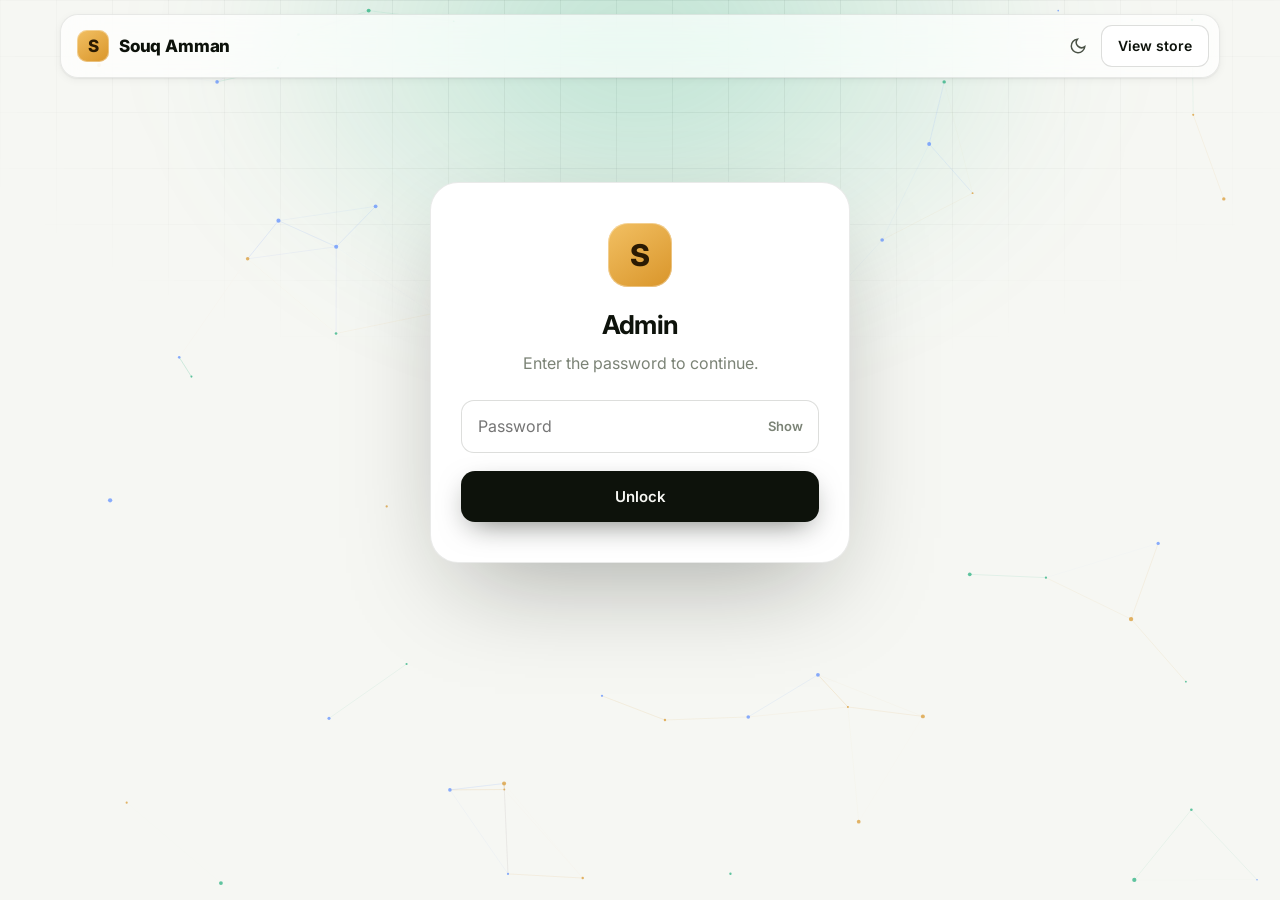
==== admin-586f1898.html @ 8bd03b8d "Redesign store with new layout and animated intro; hide admin page - New light/dark design: product-" ====
<!doctype html>
<html lang="en">
<head>
  <meta charset="utf-8">
  <meta name="viewport" content="width=device-width, initial-scale=1">
  <title>Souq Amman</title>
  <meta name="robots" content="noindex, nofollow">
  <meta name="referrer" content="no-referrer">
  <meta name="theme-color" content="#12805a">
  <link rel="icon" href="data:image/svg+xml,%3Csvg xmlns='http://www.w3.org/2000/svg' viewBox='0 0 64 64'%3E%3Crect width='64' height='64' rx='18' fill='%23d9952a'/%3E%3Ctext x='32' y='44' font-size='34' text-anchor='middle' font-family='Arial' font-weight='900' fill='%232a1a03'%3ES%3C/text%3E%3C/svg%3E">
  <link rel="preconnect" href="https://fonts.googleapis.com">
  <link rel="preconnect" href="https://fonts.gstatic.com" crossorigin>
  <link href="https://fonts.googleapis.com/css2?family=Cairo:wght@700;800&family=Inter:wght@400;500;600;700;800&display=swap" rel="stylesheet">
  <link rel="stylesheet" href="assets/style.css">
  <script>try{var t=localStorage.getItem("souq_theme");if(t)document.documentElement.dataset.theme=t}catch(e){}</script>
</head>
<body class="ready">
  <div class="bg-grid"></div>
  <div class="bg-glow"></div>
  <canvas id="net"></canvas>

  <nav class="nav">
    <a href="index.html" class="logo"><span class="logo-mark">S</span>Souq Amman</a>
    <div class="nav-links">
      <button class="icon-btn" data-theme-toggle aria-label="Toggle dark mode">
        <svg class="sun" width="18" height="18" viewBox="0 0 24 24" fill="none" stroke="currentColor" stroke-width="2" stroke-linecap="round"><path d="M21 12.8A9 9 0 1 1 11.2 3a7 7 0 0 0 9.8 9.8z"/></svg>
        <svg class="moon" width="18" height="18" viewBox="0 0 24 24" fill="none" stroke="currentColor" stroke-width="2" stroke-linecap="round"><circle cx="12" cy="12" r="4"/><path d="M12 2v2M12 20v2M4.9 4.9l1.4 1.4M17.7 17.7l1.4 1.4M2 12h2M20 12h2M4.9 19.1l1.4-1.4M17.7 6.3l1.4-1.4"/></svg>
      </button>
      <a href="index.html" class="btn btn-line btn-sm">View store</a>
    </div>
  </nav>

  <main class="admin">
    <!-- Password gate -->
    <div class="lock" id="gate">
      <span class="logo-mark">S</span>
      <h1>Admin</h1>
      <p>Enter the password to continue.</p>
      <form id="loginForm" class="form" autocomplete="off">
        <div class="field">
          <div class="affix">
            <input id="pw" class="input" type="password" placeholder="Password" required autocomplete="current-password" aria-label="Password">
            <button type="button" id="pwToggle">Show</button>
          </div>
        </div>
        <button class="btn btn-dark" type="submit"><span class="spinner"></span><span>Unlock</span></button>
      </form>
    </div>

    <!-- Dashboard -->
    <section class="dash" id="dash">
      <div class="dash-head">
        <div>
          <span class="eyebrow" style="margin-bottom:4px">Admin</span>
          <h1>Add a product</h1>
        </div>
        <button class="btn btn-line btn-sm" id="logout" type="button">Lock 🔒</button>
      </div>

      <div class="dash-grid">
        <div class="panel">
          <form id="productForm" class="form">
            <div class="field">
              <label>Picture <em>required</em></label>
              <div class="drop" id="drop">
                <input type="file" id="file" accept="image/*" aria-label="Product picture">
                <div class="hint" id="dropHint"><div style="font-size:32px">📸</div><b>Click or drop a photo</b><small>JPG, PNG or WEBP — resized automatically</small></div>
              </div>
            </div>
            <div class="field">
              <label for="name">Name <em>required</em></label>
              <input id="name" class="input" maxlength="120" required placeholder="e.g. Leather handbag">
            </div>
            <div class="field">
              <label for="desc">Description <em>required</em></label>
              <textarea id="desc" class="textarea" maxlength="3000" required placeholder="Condition, size, colour, how to contact you…"></textarea>
            </div>
            <div class="row">
              <div class="field">
                <label for="price">Price <em>required</em></label>
                <div class="affix">
                  <input id="price" class="input" type="number" min="0" step="0.001" required placeholder="0.00" inputmode="decimal">
                  <span>JOD</span>
                </div>
              </div>
              <div class="field">
                <label for="addr">Address <em>optional</em></label>
                <input id="addr" class="input" maxlength="300" placeholder="e.g. Rainbow St, Jabal Amman">
              </div>
            </div>
            <button class="btn btn-brand" type="submit" id="publish"><span class="spinner"></span><span>Publish product</span></button>
          </form>
        </div>

        <div>
          <div class="pv-label">Live preview</div>
          <article class="card static">
            <div class="im"><img id="pvImg" alt="" style="display:none"><div id="pvPh" style="position:absolute;inset:0;display:grid;place-items:center;font-size:48px;opacity:.35">🖼️</div></div>
            <div class="body">
              <h3 id="pvName">Product name</h3>
              <p id="pvDesc">Your description will appear here.</p>
              <div class="foot"><div style="min-width:0"><div class="price" id="pvPrice">0 JOD</div><div class="loc">📍 <span id="pvAddr">Amman, Jordan</span></div></div><span class="go">↗</span></div>
            </div>
          </article>

          <div class="panel" style="margin-top:24px">
            <h2>Your products <span id="myCount" style="color:var(--muted);font-weight:500"></span></h2>
            <div class="my-list" id="myList"></div>
          </div>
        </div>
      </div>
    </section>
  </main>

  <script src="assets/config.js"></script>
  <script src="assets/api.js"></script>
  <script src="assets/effects.js"></script>
  <script src="assets/a-586f1898.js"></script>
</body>
</html>
---- assets/style.css ----
/* ============ Souq Amman — design tokens ============ */
:root {
  --bg: #f6f7f3;
  --bg-2: #ffffff;
  --surface: #ffffff;
  --surface-2: #f0f2ec;
  --line: rgba(15, 23, 12, .09);
  --line-2: rgba(15, 23, 12, .14);
  --text: #0d120b;
  --text-2: #4a5246;
  --muted: #7b8376;
  --brand: #12805a;
  --brand-2: #1fae7a;
  --brand-ink: #0a4d36;
  --gold: #d9952a;
  --gold-2: #f2c063;
  --red: #c8102e;
  --glow: rgba(31, 174, 122, .28);
  --shadow-sm: 0 1px 2px rgba(13,18,11,.06), 0 2px 8px rgba(13,18,11,.05);
  --shadow: 0 2px 6px rgba(13,18,11,.05), 0 20px 50px -20px rgba(13,18,11,.25);
  --shadow-lg: 0 40px 100px -30px rgba(13,18,11,.35);
  --radius: 20px;
  --ease: cubic-bezier(.22, 1, .36, 1);
  --spring: cubic-bezier(.34, 1.56, .64, 1);
  color-scheme: light;
}
@media (prefers-color-scheme: dark) {
  :root:not([data-theme="light"]) {
    --bg: #070a08; --bg-2: #0c110e; --surface: #111813; --surface-2: #17201a;
    --line: rgba(255,255,255,.08); --line-2: rgba(255,255,255,.14);
    --text: #f1f5ef; --text-2: #b8c2b3; --muted: #82907d;
    --brand: #2fd195; --brand-2: #6ff0bd; --brand-ink: #b8ffe2; --glow: rgba(47,209,149,.25);
    --shadow-sm: 0 1px 2px rgba(0,0,0,.4); --shadow: 0 20px 50px -20px rgba(0,0,0,.8); --shadow-lg: 0 40px 100px -30px rgba(0,0,0,.9);
    color-scheme: dark;
  }
}
:root[data-theme="dark"] {
  --bg: #070a08; --bg-2: #0c110e; --surface: #111813; --surface-2: #17201a;
  --line: rgba(255,255,255,.08); --line-2: rgba(255,255,255,.14);
  --text: #f1f5ef; --text-2: #b8c2b3; --muted: #82907d;
  --brand: #2fd195; --brand-2: #6ff0bd; --brand-ink: #b8ffe2; --glow: rgba(47,209,149,.25);
  --shadow-sm: 0 1px 2px rgba(0,0,0,.4); --shadow: 0 20px 50px -20px rgba(0,0,0,.8); --shadow-lg: 0 40px 100px -30px rgba(0,0,0,.9);
  color-scheme: dark;
}

* { box-sizing: border-box; margin: 0; padding: 0; }
html { scroll-behavior: smooth; }
html, body { overflow-x: clip; }
body {
  background: var(--bg); color: var(--text);
  font-family: "Inter", system-ui, -apple-system, "Segoe UI", Roboto, sans-serif;
  line-height: 1.55; -webkit-font-smoothing: antialiased;
  transition: background .5s var(--ease), color .5s var(--ease);
}
body.locked { overflow: hidden; }
img { max-width: 100%; display: block; }
a { color: inherit; text-decoration: none; }
button { font: inherit; color: inherit; background: none; border: 0; cursor: pointer; }
.ar { font-family: "Cairo", sans-serif; }

/* ============ Ambient background ============ */
.bg-grid {
  position: fixed; inset: 0; z-index: 0; pointer-events: none;
  background-image:
    linear-gradient(var(--line) 1px, transparent 1px),
    linear-gradient(90deg, var(--line) 1px, transparent 1px);
  background-size: 56px 56px;
  mask-image: radial-gradient(ellipse 80% 60% at 50% 0%, #000 20%, transparent 75%);
  -webkit-mask-image: radial-gradient(ellipse 80% 60% at 50% 0%, #000 20%, transparent 75%);
  opacity: .7;
}
.bg-glow {
  position: fixed; z-index: 0; pointer-events: none; width: 900px; height: 600px; left: 50%; top: -260px;
  transform: translateX(-50%); border-radius: 50%; filter: blur(60px);
  background: radial-gradient(closest-side, var(--glow), transparent);
  animation: breathe 9s ease-in-out infinite;
}
@keyframes breathe { 50% { transform: translateX(-50%) scale(1.15); opacity: .7; } }
#net { position: fixed; inset: 0; z-index: 0; pointer-events: none; }
.progress { position: fixed; top: 0; left: 0; height: 3px; width: 100%; z-index: 90; transform-origin: 0 50%; transform: scaleX(0);
  background: linear-gradient(90deg, var(--brand), var(--gold-2), var(--brand-2)); }
main, header, footer, section, nav { position: relative; z-index: 2; }

/* ============ Intro ============ */
#intro {
  position: fixed; inset: 0; z-index: 100; display: grid; place-items: center; overflow: hidden;
  background: radial-gradient(ellipse 60% 55% at 50% 50%, #12301f 0%, #08120c 60%, #050806 100%);
}
#intro.out { animation: introOut .9s var(--ease) forwards; }
@keyframes introOut { to { opacity: 0; transform: scale(1.06); filter: blur(8px); visibility: hidden; } }
.intro-stage { position: relative; width: 340px; height: 340px; }
.i-tile {
  position: absolute; left: 50%; top: 50%; width: 82px; height: 82px; margin: -41px 0 0 -41px; border-radius: 22px;
  display: grid; place-items: center; font-size: 40px; overflow: hidden;
  box-shadow: 0 0 0 1px rgba(255,255,255,.15) inset, 0 18px 40px -10px rgba(0,0,0,.6), 0 0 40px var(--c, rgba(47,209,149,.35));
  opacity: 0; transform: translate(var(--x0), var(--y0)) scale(.2) rotate(-40deg);
  animation: tileIn .8s var(--spring) forwards, tileSpread 1s 1.25s var(--ease) forwards;
}
.i-tile img { width: 100%; height: 100%; object-fit: cover; }
@keyframes tileIn { to { opacity: 1; transform: translate(var(--x0), var(--y0)) scale(1) rotate(0); } }
@keyframes tileSpread { to { opacity: 1; transform: translate(var(--x1), var(--y1)) scale(.8) rotate(var(--r1)); } }
.i-ring {
  position: absolute; inset: 40px; border-radius: 50%; opacity: 0;
  border: 1.5px solid rgba(111,240,189,.35);
  box-shadow: 0 0 60px rgba(47,209,149,.25), inset 0 0 60px rgba(47,209,149,.12);
  animation: ringIn 1s 1.3s var(--ease) forwards;
}
@keyframes ringIn { from { opacity: 0; transform: scale(.4) rotateX(60deg); } to { opacity: 1; transform: scale(1) rotateX(60deg); } }
.i-logo {
  position: absolute; left: 50%; top: 50%; transform: translate(-50%, -50%); text-align: center; white-space: nowrap; color: #fff;
}
.i-logo .mark {
  width: 74px; height: 74px; border-radius: 22px; margin: 0 auto 14px; display: grid; place-items: center;
  background: linear-gradient(145deg, var(--gold-2), var(--gold)); color: #2a1a03; font-size: 34px; font-weight: 800;
  box-shadow: 0 0 0 1px rgba(255,255,255,.3) inset, 0 20px 50px -10px rgba(217,149,42,.7);
  opacity: 0; transform: scale(0) rotate(-180deg); animation: markIn .9s 1.6s var(--spring) forwards;
}
@keyframes markIn { to { opacity: 1; transform: none; } }
.i-word { font-size: 28px; font-weight: 800; letter-spacing: -.02em; display: flex; justify-content: center; }
.i-word span { display: inline-block; opacity: 0; transform: translateY(20px); filter: blur(6px); animation: letter .6s var(--ease) forwards; }
.i-word span.sp { width: .3em; }
@keyframes letter { to { opacity: 1; transform: none; filter: blur(0); } }
.i-sub { margin-top: 4px; font-size: 15px; color: #8fe8c3; opacity: 0; animation: fadeUp .6s 2.5s var(--ease) forwards; }
.i-skip { position: absolute; bottom: 26px; right: 26px; color: rgba(255,255,255,.45); font-size: 13px; letter-spacing: .08em; }
.i-skip:hover { color: #fff; }
@keyframes fadeUp { from { opacity: 0; transform: translateY(12px); } to { opacity: 1; transform: none; } }

/* ============ Nav ============ */
.nav {
  position: fixed; top: 14px; left: 50%; transform: translateX(-50%) translateY(-120%); z-index: 60;
  width: min(1160px, calc(100% - 32px)); display: flex; align-items: center; justify-content: space-between; gap: 12px;
  padding: 10px 10px 10px 16px; border-radius: 18px; border: 1px solid var(--line);
  background: color-mix(in srgb, var(--bg-2) 72%, transparent);
  backdrop-filter: blur(18px) saturate(1.6); -webkit-backdrop-filter: blur(18px) saturate(1.6);
  box-shadow: var(--shadow-sm); transition: transform .9s var(--ease), box-shadow .3s;
}
.ready .nav { transform: translateX(-50%); }
.nav.scrolled { box-shadow: var(--shadow); }
.logo { display: flex; align-items: center; gap: 10px; font-weight: 800; font-size: 17px; letter-spacing: -.01em; }
.logo-mark {
  width: 32px; height: 32px; border-radius: 10px; display: grid; place-items: center; font-size: 17px; font-weight: 800; color: #2a1a03;
  background: linear-gradient(145deg, var(--gold-2), var(--gold)); box-shadow: inset 0 0 0 1px rgba(255,255,255,.35);
}
.nav-links { display: flex; align-items: center; gap: 4px; }
.nav-links a.link { padding: 8px 14px; border-radius: 10px; font-size: 14.5px; font-weight: 500; color: var(--text-2); transition: background .2s, color .2s; }
.nav-links a.link:hover { background: var(--surface-2); color: var(--text); }
.icon-btn { width: 38px; height: 38px; border-radius: 11px; display: grid; place-items: center; color: var(--text-2); transition: background .2s, transform .3s var(--ease); }
.icon-btn:hover { background: var(--surface-2); color: var(--text); }
.icon-btn:active { transform: scale(.9); }
.icon-btn .moon { display: none; }
:root[data-theme="dark"] .icon-btn .sun { display: none; }
:root[data-theme="dark"] .icon-btn .moon { display: block; }

/* ============ Buttons ============ */
.btn {
  display: inline-flex; align-items: center; justify-content: center; gap: 10px; padding: 14px 22px; border-radius: 14px;
  font-weight: 600; font-size: 15px; white-space: nowrap; position: relative; overflow: hidden;
  transition: transform .35s var(--ease), box-shadow .35s var(--ease), background .2s;
}
.btn-dark { background: var(--text); color: var(--bg); box-shadow: 0 10px 30px -10px rgba(13,18,11,.6); }
.btn-dark:hover { transform: translateY(-2px); box-shadow: 0 18px 40px -12px rgba(13,18,11,.6); }
.btn-line { border: 1px solid var(--line-2); background: var(--surface); }
.btn-line:hover { transform: translateY(-2px); background: var(--surface-2); }
.btn-brand { background: linear-gradient(135deg, var(--brand-2), var(--brand)); color: #fff; box-shadow: 0 12px 30px -10px var(--glow); }
.btn-brand:hover { transform: translateY(-2px); }
.btn-sm { padding: 9px 16px; font-size: 14px; border-radius: 11px; }
.btn .arr { transition: transform .3s var(--ease); }
.btn:hover .arr { transform: translateX(4px); }
.btn::after { content: ""; position: absolute; inset: 0; background: linear-gradient(110deg, transparent 35%, rgba(255,255,255,.35) 50%, transparent 65%); transform: translateX(-120%); transition: transform .8s var(--ease); }
.btn:hover::after { transform: translateX(120%); }

/* ============ Hero ============ */
.hero { min-height: 100vh; min-height: 100svh; display: flex; align-items: center; padding: 120px 16px 60px; }
.hero-grid { width: min(1160px, 100%); margin: 0 auto; display: grid; grid-template-columns: 1fr 1fr; gap: 40px; align-items: center; }
.pill { display: inline-flex; align-items: center; gap: 10px; padding: 5px 14px 5px 5px; border-radius: 999px; border: 1px solid var(--line-2); background: var(--surface); font-size: 13.5px; color: var(--text-2); box-shadow: var(--shadow-sm); }
.pill b { padding: 3px 10px; border-radius: 999px; font-size: 12px; color: #fff; background: linear-gradient(135deg, var(--brand-2), var(--brand)); }
.hero h1 { font-size: clamp(44px, 6.4vw, 84px); line-height: 1; letter-spacing: -.045em; font-weight: 800; margin: 24px 0 22px; }
.hero h1 .w { display: inline-block; opacity: 0; transform: translateY(40px) rotate(4deg); filter: blur(10px); transition: all 1.1s var(--ease); }
.ready .hero h1 .w { opacity: 1; transform: none; filter: blur(0); }
.grad { background: linear-gradient(120deg, var(--brand-2), var(--brand) 45%, var(--gold) 100%); -webkit-background-clip: text; background-clip: text; color: transparent; padding-bottom: .08em; }
.hero p.lead { font-size: clamp(16.5px, 1.5vw, 19px); color: var(--text-2); max-width: 520px; }
.hero-ctas { display: flex; gap: 12px; margin-top: 32px; flex-wrap: wrap; }
.hero-mini { display: flex; align-items: center; gap: 12px; margin-top: 30px; font-size: 13.5px; color: var(--muted); }
.stack { display: flex; }
.stack i { width: 30px; height: 30px; border-radius: 9px; margin-left: -8px; border: 2px solid var(--bg); background: var(--surface-2) center/cover; display: grid; place-items: center; font-size: 15px; font-style: normal; box-shadow: var(--shadow-sm); }
.stack i:first-child { margin-left: 0; }
.rise { opacity: 0; transform: translateY(26px); filter: blur(6px); transition: opacity 1s var(--ease), transform 1s var(--ease), filter 1s var(--ease); }
.ready .rise { opacity: 1; transform: none; filter: blur(0); }

/* Hero orbit scene */
.scene { position: relative; aspect-ratio: 1 / .9; width: 100%; max-width: 560px; justify-self: center; perspective: 1100px; }
.scene-inner { position: absolute; inset: 0; transition: transform .6s var(--ease); }
.disc {
  position: absolute; left: 50%; top: 56%; width: 92%; aspect-ratio: 1; margin-left: -46%; margin-top: -46%; border-radius: 50%;
  transform: perspective(900px) rotateX(72deg); opacity: 0; transition: opacity 1.2s .4s var(--ease);
}
.ready .disc { opacity: 1; }
.disc::before {
  content: ""; position: absolute; inset: 0; border-radius: 50%; padding: 3px;
  background: conic-gradient(from 0deg, transparent, var(--brand-2), transparent 30%, var(--gold-2), transparent 60%, var(--brand), transparent);
  -webkit-mask: linear-gradient(#000 0 0) content-box, linear-gradient(#000 0 0); -webkit-mask-composite: xor; mask-composite: exclude;
  animation: spin 6s linear infinite; filter: drop-shadow(0 0 12px var(--brand-2));
}
.disc::after { content: ""; position: absolute; inset: 14%; border-radius: 50%; background: radial-gradient(closest-side, var(--glow), transparent); animation: spin 14s linear infinite reverse; border: 1px dashed color-mix(in srgb, var(--brand) 40%, transparent); }
@keyframes spin { to { transform: rotate(360deg); } }
.core {
  position: absolute; left: 50%; top: 42%; width: 38%; aspect-ratio: 1; border-radius: 30%; overflow: hidden;
  transform: translate(-50%, -50%) scale(.3); opacity: 0;
  background: linear-gradient(145deg, var(--gold-2), var(--gold)); display: grid; place-items: center;
  box-shadow: inset 0 0 0 1px rgba(255,255,255,.4), 0 40px 80px -20px rgba(217,149,42,.6), 0 0 0 10px color-mix(in srgb, var(--bg-2) 60%, transparent);
  transition: transform 1.2s .3s var(--spring), opacity .8s .3s;
}
.ready .core { transform: translate(-50%, -50%); opacity: 1; animation: coreBob 6s 1.6s ease-in-out infinite; }
@keyframes coreBob { 50% { transform: translate(-50%, -56%); } }
.core img { width: 100%; height: 100%; object-fit: cover; }
.core .ph { font-size: 64px; color: #2a1a03; font-weight: 800; }
.orb {
  position: absolute; display: flex; flex-direction: column; align-items: center; gap: 8px;
  opacity: 0; transform: translate(var(--fx), var(--fy)) scale(.3); transition: transform 1.3s var(--spring), opacity .8s;
}
.ready .orb { opacity: 1; transform: none; }
.orb .tile {
  width: clamp(70px, 9vw, 96px); aspect-ratio: 1; border-radius: 26%; overflow: hidden; display: grid; place-items: center; font-size: 38px;
  background: var(--surface); box-shadow: inset 0 0 0 1px var(--line-2), var(--shadow); animation: float 6s ease-in-out infinite;
}
.orb .tile img { width: 100%; height: 100%; object-fit: cover; }
.orb .tag { padding: 5px 12px; border-radius: 999px; background: var(--surface); border: 1px solid var(--line); font-size: 13px; font-weight: 600; box-shadow: var(--shadow-sm); white-space: nowrap; max-width: 210px; overflow: hidden; text-overflow: ellipsis; }
.orb .tag em { font-style: normal; color: var(--brand); margin-left: 4px; }
.o1 { left: 2%; top: 14%; --fx: 180px; --fy: 120px; transition-delay: .5s; }
.o2 { right: 0; top: 30%; --fx: -180px; --fy: 60px; transition-delay: .65s; }
.o3 { left: 22%; bottom: 2%; --fx: 120px; --fy: -150px; transition-delay: .8s; }
.o4 { left: 36%; top: -3%; --fx: 40px; --fy: 180px; transition-delay: .95s; }
.o2 .tile { animation-delay: -1.5s; } .o3 .tile { animation-delay: -3s; } .o4 .tile { animation-delay: -4.5s; }
.o4 .tile { width: clamp(54px, 6.5vw, 70px); font-size: 28px; }
@keyframes float { 50% { transform: translateY(-14px) rotate(-3deg); } }
.check { position: absolute; top: -6px; right: -6px; width: 26px; height: 26px; border-radius: 50%; background: var(--brand); color: #fff; display: grid; place-items: center; font-size: 13px; border: 3px solid var(--surface); }
.bubble {
  position: absolute; right: 4%; top: 6%; padding: 10px 16px; border-radius: 16px 16px 16px 4px; background: var(--surface); box-shadow: var(--shadow);
  border: 1px solid var(--line); font-weight: 700; font-size: 15px; opacity: 0; transform: scale(.4) translateY(20px); transform-origin: 0 100%;
  transition: transform .8s 1.3s var(--spring), opacity .4s 1.3s;
}
.ready .bubble { opacity: 1; transform: none; animation: float 7s 2s ease-in-out infinite; }
.bubble.b2 { right: auto; left: -2%; top: auto; bottom: 36%; border-radius: 16px 16px 4px 16px; transform-origin: 100% 100%; transition-delay: 1.6s; font-weight: 600; font-size: 14px; }
.bubble.b2 b { color: var(--brand); }

/* ============ Stats strip ============ */
.stats { width: min(1160px, calc(100% - 32px)); margin: 0 auto; display: grid; grid-template-columns: repeat(4, 1fr); border: 1px solid var(--line); border-radius: 22px; background: var(--surface); box-shadow: var(--shadow-sm); overflow: hidden; }
.stat { padding: 26px 26px; border-right: 1px solid var(--line); }
.stat:last-child { border-right: 0; }
.stat b { display: block; font-size: clamp(28px, 3.4vw, 40px); font-weight: 800; letter-spacing: -.03em; line-height: 1.1; }
.stat span { font-size: 14px; color: var(--muted); }

/* ============ Sections ============ */
.section { padding: 120px 16px; }
.wrap { width: min(1160px, 100%); margin: 0 auto; }
.eyebrow { display: block; font-size: 14px; font-weight: 600; color: var(--brand); margin-bottom: 12px; }
.h2 { font-size: clamp(34px, 4.6vw, 56px); line-height: 1.05; letter-spacing: -.04em; font-weight: 800; }
.sub { color: var(--text-2); font-size: 17.5px; max-width: 620px; margin-top: 14px; }
.center { text-align: center; }
.center .sub { margin-left: auto; margin-right: auto; }

/* Reveal */
.reveal { opacity: 0; transform: translateY(50px) scale(.98); filter: blur(8px); transition: opacity 1.1s var(--ease), transform 1.1s var(--ease), filter 1.1s var(--ease); }
.reveal.in { opacity: 1; transform: none; filter: blur(0); }
.split .wd { display: inline-block; opacity: 0; transform: translateY(.7em); transition: opacity .8s var(--ease), transform .8s var(--ease); }
.split.in .wd { opacity: 1; transform: none; }

/* Featured network */
.net-wrap { position: relative; margin-top: 60px; }
.hub {
  position: relative; z-index: 3; margin: 0 auto; width: max-content; display: flex; align-items: center; gap: 14px; padding: 14px 22px 14px 14px;
  border-radius: 20px; background: var(--surface); border: 1px solid var(--line); box-shadow: var(--shadow);
}
.hub .logo-mark { width: 46px; height: 46px; border-radius: 14px; font-size: 22px; }
.hub b { display: block; font-size: 17px; }
.hub span { font-size: 14px; color: var(--muted); }
.wires { display: block; width: 100%; height: 150px; margin-top: -2px; overflow: visible; }
.wires path { fill: none; stroke-width: 2; stroke-linecap: round; stroke-dasharray: 1; stroke-dashoffset: 1; transition: stroke-dashoffset 1.6s var(--ease); }
.net-wrap.in .wires path { stroke-dashoffset: 0; }
.wires path:nth-child(2) { transition-delay: .15s; } .wires path:nth-child(3) { transition-delay: .3s; } .wires path:nth-child(4) { transition-delay: .45s; }
.wires circle { opacity: 0; transition: opacity .4s 1.6s; }
.net-wrap.in .wires circle { opacity: 1; }
.feat { display: grid; grid-template-columns: repeat(4, 1fr); gap: 18px; margin-top: -4px; }
.feat .fcard {
  border-radius: 20px; padding: 12px; background: var(--surface); border: 1px solid var(--line); box-shadow: var(--shadow); cursor: pointer;
  opacity: 0; transform: translateY(40px); transition: opacity .9s var(--ease), transform .9s var(--ease), box-shadow .3s;
}
.net-wrap.in .fcard { opacity: 1; transform: none; }
.net-wrap.in .fcard:nth-child(2) { transition-delay: .5s; } .net-wrap.in .fcard:nth-child(1) { transition-delay: .4s; }
.net-wrap.in .fcard:nth-child(3) { transition-delay: .6s; } .net-wrap.in .fcard:nth-child(4) { transition-delay: .7s; }
.fcard:hover { box-shadow: var(--shadow-lg); transform: translateY(-6px) !important; }
.fcard .im { aspect-ratio: 1; border-radius: 14px; overflow: hidden; background: var(--surface-2); display: grid; place-items: center; font-size: 42px; }
.fcard .im img { width: 100%; height: 100%; object-fit: cover; transition: transform .8s var(--ease); }
.fcard:hover .im img { transform: scale(1.07); }
.fcard .nm { margin-top: 12px; font-weight: 700; white-space: nowrap; overflow: hidden; text-overflow: ellipsis; text-align: center; }
.fcard .pr { display: block; width: max-content; margin: 8px auto 4px; padding: 4px 12px; border-radius: 999px; font-size: 13px; font-weight: 700; color: var(--brand); background: color-mix(in srgb, var(--brand) 12%, transparent); }

/* Shop */
.shop-head { display: flex; justify-content: space-between; align-items: end; gap: 24px; flex-wrap: wrap; margin-bottom: 30px; }
.tools { display: flex; gap: 10px; flex-wrap: wrap; margin-bottom: 28px; align-items: center; }
.search { flex: 1 1 280px; position: relative; }
.search svg { position: absolute; left: 16px; top: 50%; transform: translateY(-50%); color: var(--muted); }
.search input {
  width: 100%; padding: 14px 16px 14px 46px; border-radius: 14px; border: 1px solid var(--line-2); background: var(--surface); color: var(--text);
  font: inherit; outline: none; box-shadow: var(--shadow-sm); transition: border-color .2s, box-shadow .2s;
}
.search input:focus { border-color: var(--brand); box-shadow: 0 0 0 4px color-mix(in srgb, var(--brand) 15%, transparent); }
.seg { display: inline-flex; padding: 4px; border-radius: 14px; background: var(--surface-2); border: 1px solid var(--line); position: relative; }
.seg button { position: relative; z-index: 1; padding: 9px 14px; border-radius: 10px; font-size: 14px; font-weight: 600; color: var(--muted); transition: color .3s; }
.seg button.on { color: var(--text); }
.seg .thumb { position: absolute; z-index: 0; top: 4px; bottom: 4px; border-radius: 10px; background: var(--surface); box-shadow: var(--shadow-sm); transition: left .45s var(--ease), width .45s var(--ease); }

.grid { display: grid; grid-template-columns: repeat(auto-fill, minmax(250px, 1fr)); gap: 22px; }
.card {
  position: relative; border-radius: 22px; background: var(--surface); border: 1px solid var(--line); overflow: hidden; cursor: pointer;
  box-shadow: var(--shadow-sm); transition: transform .5s var(--ease), box-shadow .5s var(--ease), opacity .8s var(--ease), translate .8s var(--ease), filter .8s var(--ease);
  opacity: 0; translate: 0 40px; filter: blur(6px);
}
.card.in { opacity: 1; translate: 0 0; filter: none; }
.card:hover { transform: translateY(-8px); box-shadow: var(--shadow-lg); }
.card .im { position: relative; aspect-ratio: 1 / 1; overflow: hidden; background: var(--surface-2); margin: 8px; border-radius: 16px; }
.card .im img { width: 100%; height: 100%; object-fit: cover; transition: transform 1s var(--ease); }
.card:hover .im img { transform: scale(1.08); }
.card .new { position: absolute; top: 10px; left: 10px; padding: 4px 10px; border-radius: 999px; font-size: 12px; font-weight: 700; color: #fff; background: linear-gradient(135deg, var(--brand-2), var(--brand)); }
.card .body { padding: 6px 18px 18px; }
.card h3 { font-size: 17px; font-weight: 700; letter-spacing: -.01em; white-space: nowrap; overflow: hidden; text-overflow: ellipsis; }
.card p { color: var(--muted); font-size: 14px; margin-top: 4px; display: -webkit-box; -webkit-line-clamp: 2; -webkit-box-orient: vertical; overflow: hidden; min-height: 2.9em; }
.card .foot { display: flex; align-items: center; justify-content: space-between; gap: 10px; margin-top: 14px; }
.card .price { font-size: 19px; font-weight: 800; letter-spacing: -.02em; white-space: nowrap; }
.card .loc { font-size: 12.5px; color: var(--text-2); display: flex; align-items: center; gap: 4px; min-width: 0; }
.card .loc span { white-space: nowrap; overflow: hidden; text-overflow: ellipsis; }
.card .go { width: 34px; height: 34px; flex: none; border-radius: 11px; display: grid; place-items: center; background: var(--surface-2); transition: background .3s, color .3s, transform .4s var(--ease); }
.card:hover .go { background: var(--text); color: var(--bg); transform: rotate(-45deg); }

.skeleton { border-radius: 22px; aspect-ratio: .78; border: 1px solid var(--line); background: linear-gradient(100deg, var(--surface) 30%, var(--surface-2) 50%, var(--surface) 70%); background-size: 200% 100%; animation: sk 1.3s infinite; }
@keyframes sk { to { background-position: -200% 0; } }
.empty { grid-column: 1 / -1; text-align: center; padding: 70px 20px; border: 1.5px dashed var(--line-2); border-radius: 22px; color: var(--muted); }
.empty .big { font-size: 52px; display: inline-block; animation: float 4s ease-in-out infinite; }
.empty h3 { color: var(--text); font-size: 22px; margin: 8px 0 6px; }

/* Marquee */
.marquee { overflow: hidden; padding: 26px 0; mask-image: linear-gradient(90deg, transparent, #000 10%, #000 90%, transparent); -webkit-mask-image: linear-gradient(90deg, transparent, #000 10%, #000 90%, transparent); }
.mq { display: flex; gap: 14px; width: max-content; animation: marquee 40s linear infinite; }
.mq span { padding: 10px 18px; border-radius: 999px; border: 1px solid var(--line); background: var(--surface); font-weight: 600; font-size: 14.5px; color: var(--text-2); white-space: nowrap; box-shadow: var(--shadow-sm); }
@keyframes marquee { to { transform: translateX(-50%); } }

/* Big closing banner */
.banner {
  position: relative; overflow: hidden; border-radius: 32px; padding: clamp(50px, 8vw, 100px) clamp(24px, 6vw, 80px); text-align: center; color: #fff;
  background: radial-gradient(ellipse 70% 80% at 50% 0%, #1fae7a 0%, #0c4f37 55%, #062a1d 100%);
  box-shadow: var(--shadow-lg);
}
.banner::before { content: ""; position: absolute; inset: 0; background-image: linear-gradient(rgba(255,255,255,.07) 1px, transparent 1px), linear-gradient(90deg, rgba(255,255,255,.07) 1px, transparent 1px); background-size: 44px 44px; mask-image: radial-gradient(ellipse at center, #000, transparent 75%); -webkit-mask-image: radial-gradient(ellipse at center, #000, transparent 75%); }
.banner > * { position: relative; }
.banner .ar { font-size: clamp(44px, 7vw, 86px); line-height: 1.1; color: var(--gold-2); text-shadow: 0 10px 40px rgba(0,0,0,.3); }
.banner h2 { font-size: clamp(26px, 3.4vw, 40px); letter-spacing: -.03em; margin: 8px 0 26px; font-weight: 800; }
.banner .btn-line { background: #fff; color: #0d120b; border: 0; }

footer { padding: 40px 16px 50px; color: var(--muted); font-size: 14px; }
footer .wrap { display: flex; justify-content: space-between; align-items: center; gap: 16px; flex-wrap: wrap; border-top: 1px solid var(--line); padding-top: 30px; }
.flag { display: inline-block; width: 22px; height: 13px; border-radius: 3px; position: relative; overflow: hidden; vertical-align: -2px; margin-left: 6px; background: linear-gradient(#111 0 33.3%, #fff 33.3% 66.6%, #007a3d 66.6%); box-shadow: 0 0 0 1px var(--line); }
.flag::before { content: ""; position: absolute; left: 0; top: 0; border-left: 11px solid var(--red); border-top: 6.5px solid transparent; border-bottom: 6.5px solid transparent; }

/* ============ Modal ============ */
.modal { position: fixed; inset: 0; z-index: 80; display: grid; place-items: center; padding: 16px; visibility: hidden; }
.modal.open { visibility: visible; }
.modal-bg { position: absolute; inset: 0; background: rgba(5,8,6,.55); backdrop-filter: blur(8px); -webkit-backdrop-filter: blur(8px); opacity: 0; transition: opacity .4s; }
.modal.open .modal-bg { opacity: 1; }
.modal-box {
  position: relative; width: min(960px, 100%); max-height: calc(100vh - 32px); overflow: auto; border-radius: 28px; background: var(--surface);
  border: 1px solid var(--line); box-shadow: var(--shadow-lg); display: grid; grid-template-columns: 1.05fr 1fr;
  transform: translateY(60px) scale(.92); opacity: 0; transition: transform .6s var(--spring), opacity .35s;
}
.modal.open .modal-box { transform: none; opacity: 1; }
.modal-img { margin: 10px; border-radius: 20px; overflow: hidden; background: var(--surface-2); min-height: 320px; }
.modal-img img { width: 100%; height: 100%; object-fit: cover; }
.modal-info { padding: 40px 34px 34px 24px; display: flex; flex-direction: column; gap: 14px; }
.modal-info h3 { font-size: clamp(26px, 3.2vw, 36px); line-height: 1.1; letter-spacing: -.03em; font-weight: 800; }
.modal-info .price { font-size: 30px; font-weight: 800; color: var(--brand); letter-spacing: -.02em; }
.modal-info .desc { color: var(--text-2); white-space: pre-wrap; word-break: break-word; }
.addr { display: flex; gap: 12px; align-items: flex-start; padding: 14px 16px; border-radius: 16px; background: var(--surface-2); border: 1px solid var(--line); font-size: 14px; }
.addr a { color: var(--brand); font-weight: 600; }
.modal-info .date { font-size: 13px; color: var(--muted); }
.close { position: absolute; top: 18px; right: 18px; z-index: 3; width: 40px; height: 40px; border-radius: 12px; background: var(--surface); border: 1px solid var(--line); display: grid; place-items: center; box-shadow: var(--shadow-sm); transition: transform .4s var(--ease); }
.close:hover { transform: rotate(90deg); }

/* Toast */
.toast { position: fixed; bottom: 24px; left: 50%; z-index: 120; transform: translate(-50%, 140%); padding: 14px 20px; border-radius: 14px; background: var(--text); color: var(--bg); font-weight: 600; box-shadow: var(--shadow-lg); transition: transform .6s var(--spring); max-width: calc(100% - 32px); }
.toast.show { transform: translate(-50%, 0); }
.toast.err { background: #b3261e; color: #fff; }

/* ============ Admin page ============ */
.admin { min-height: 100vh; padding: 110px 16px 60px; }
.lock {
  width: min(420px, 100%); margin: 8vh auto 0; text-align: center; padding: 40px 30px; border-radius: 28px; background: var(--surface);
  border: 1px solid var(--line); box-shadow: var(--shadow-lg); animation: fadeUp .8s var(--ease);
}
.lock .logo-mark { width: 64px; height: 64px; border-radius: 20px; font-size: 30px; margin: 0 auto 18px; }
.lock h1 { font-size: 26px; letter-spacing: -.03em; }
.lock p { color: var(--muted); margin: 6px 0 24px; }
.shake { animation: shake .5s; }
@keyframes shake { 20%,60% { transform: translateX(-10px); } 40%,80% { transform: translateX(10px); } }
.form { display: grid; gap: 18px; }
.form .row { display: grid; grid-template-columns: 1fr 1fr; gap: 14px; }
.field { display: flex; flex-direction: column; gap: 7px; text-align: left; }
.field label { font-size: 13.5px; font-weight: 600; display: flex; justify-content: space-between; }
.field label em { font-style: normal; font-weight: 400; color: var(--muted); }
.input, .textarea {
  width: 100%; padding: 13px 16px; border-radius: 13px; border: 1px solid var(--line-2); background: var(--bg-2); color: var(--text); font: inherit; outline: none;
  transition: border-color .2s, box-shadow .2s;
}
.input:focus, .textarea:focus { border-color: var(--brand); box-shadow: 0 0 0 4px color-mix(in srgb, var(--brand) 15%, transparent); }
.textarea { min-height: 120px; resize: vertical; }
.affix { position: relative; }
.affix .input { padding-right: 60px; }
.affix > span, .affix > button { position: absolute; right: 8px; top: 50%; transform: translateY(-50%); padding: 6px 8px; font-size: 13px; font-weight: 600; color: var(--muted); }
.affix > span { color: var(--brand); right: 14px; }
.dash { width: min(1160px, 100%); margin: 0 auto; display: none; }
.dash.show { display: block; animation: fadeUp .7s var(--ease); }
.dash-head { display: flex; justify-content: space-between; align-items: center; gap: 14px; flex-wrap: wrap; margin-bottom: 26px; }
.dash-head h1 { font-size: clamp(28px, 4vw, 42px); letter-spacing: -.04em; }
.dash-grid { display: grid; grid-template-columns: 1.1fr .9fr; gap: 24px; align-items: start; }
.panel { padding: 26px; border-radius: 24px; background: var(--surface); border: 1px solid var(--line); box-shadow: var(--shadow-sm); }
.panel h2 { font-size: 19px; margin-bottom: 16px; letter-spacing: -.02em; }
.drop { position: relative; min-height: 190px; border-radius: 16px; border: 1.5px dashed var(--line-2); background: var(--bg-2); display: grid; place-items: center; text-align: center; overflow: hidden; cursor: pointer; transition: border-color .2s, background .2s; }
.drop:hover, .drop.over { border-color: var(--brand); background: color-mix(in srgb, var(--brand) 6%, var(--bg-2)); }
.drop input { position: absolute; inset: 0; opacity: 0; cursor: pointer; z-index: 2; }
.drop .hint b { color: var(--brand); }
.drop .hint small { display: block; color: var(--muted); margin-top: 4px; }
.drop img.preview { position: absolute; inset: 0; width: 100%; height: 100%; object-fit: cover; }
.drop .change { position: absolute; right: 10px; bottom: 10px; padding: 6px 12px; border-radius: 999px; background: rgba(0,0,0,.65); color: #fff; font-size: 12px; }
.pv-label { font-size: 13px; font-weight: 600; color: var(--muted); margin-bottom: 10px; }
.card.static { opacity: 1; translate: 0 0; filter: none; pointer-events: none; max-width: 340px; }
.my-list { display: grid; gap: 10px; }
.my-item { display: flex; align-items: center; gap: 12px; padding: 8px; border-radius: 14px; border: 1px solid var(--line); background: var(--bg-2); }
.my-item img { width: 54px; height: 54px; border-radius: 11px; object-fit: cover; flex: none; }
.my-item .t { flex: 1; min-width: 0; }
.my-item .t b { display: block; white-space: nowrap; overflow: hidden; text-overflow: ellipsis; font-size: 14.5px; }
.my-item .t span { font-size: 13px; color: var(--brand); font-weight: 600; }
.del { padding: 8px 12px; border-radius: 10px; font-size: 13px; font-weight: 600; color: #c0362c; border: 1px solid rgba(192,54,44,.3); flex: none; }
.del:hover { background: rgba(192,54,44,.1); }
.spinner { width: 16px; height: 16px; border-radius: 50%; border: 2px solid rgba(255,255,255,.35); border-top-color: currentColor; animation: spin .7s linear infinite; display: none; }
.loading .spinner { display: inline-block; }
.confetti { position: fixed; top: -20px; width: 9px; height: 13px; z-index: 130; pointer-events: none; animation: fall linear forwards; }
@keyframes fall { to { transform: translate3d(var(--dx), 110vh, 0) rotate(var(--rot)); } }

/* ============ Responsive ============ */
@media (max-width: 920px) {
  .hero-grid, .dash-grid { grid-template-columns: 1fr; }
  .hero { padding-top: 100px; }
  .scene { order: -1; max-width: 440px; }
  .stats { grid-template-columns: repeat(2, 1fr); }
  .stat:nth-child(2) { border-right: 0; }
  .stat:nth-child(-n+2) { border-bottom: 1px solid var(--line); }
  .feat { grid-template-columns: repeat(2, 1fr); }
  .wires { display: none; }
  .hub { margin-bottom: 26px; }
  .modal-box { grid-template-columns: 1fr; }
  .modal-img { min-height: 0; aspect-ratio: 1; }
  .modal-info { padding: 20px 22px 26px; }
}
@media (max-width: 600px) {
  .nav-links a.link { display: none; }
  .section { padding: 84px 16px; }
  .stat { padding: 20px 18px; }
  .form .row { grid-template-columns: 1fr; }
  .panel { padding: 20px; }
  .grid { grid-template-columns: repeat(auto-fill, minmax(min(100%, 230px), 1fr)); gap: 16px; }
  .bubble.b2, .o4 { display: none; }
  .orb .tag { max-width: 150px; font-size: 12px; }
  .scene { max-width: 360px; }
  .seg button { padding: 8px 10px; font-size: 13px; }
}
@media (prefers-reduced-motion: reduce) {
  *, *::before, *::after { animation-duration: .01ms !important; animation-iteration-count: 1 !important; transition-duration: .01ms !important; transition-delay: 0s !important; }
}
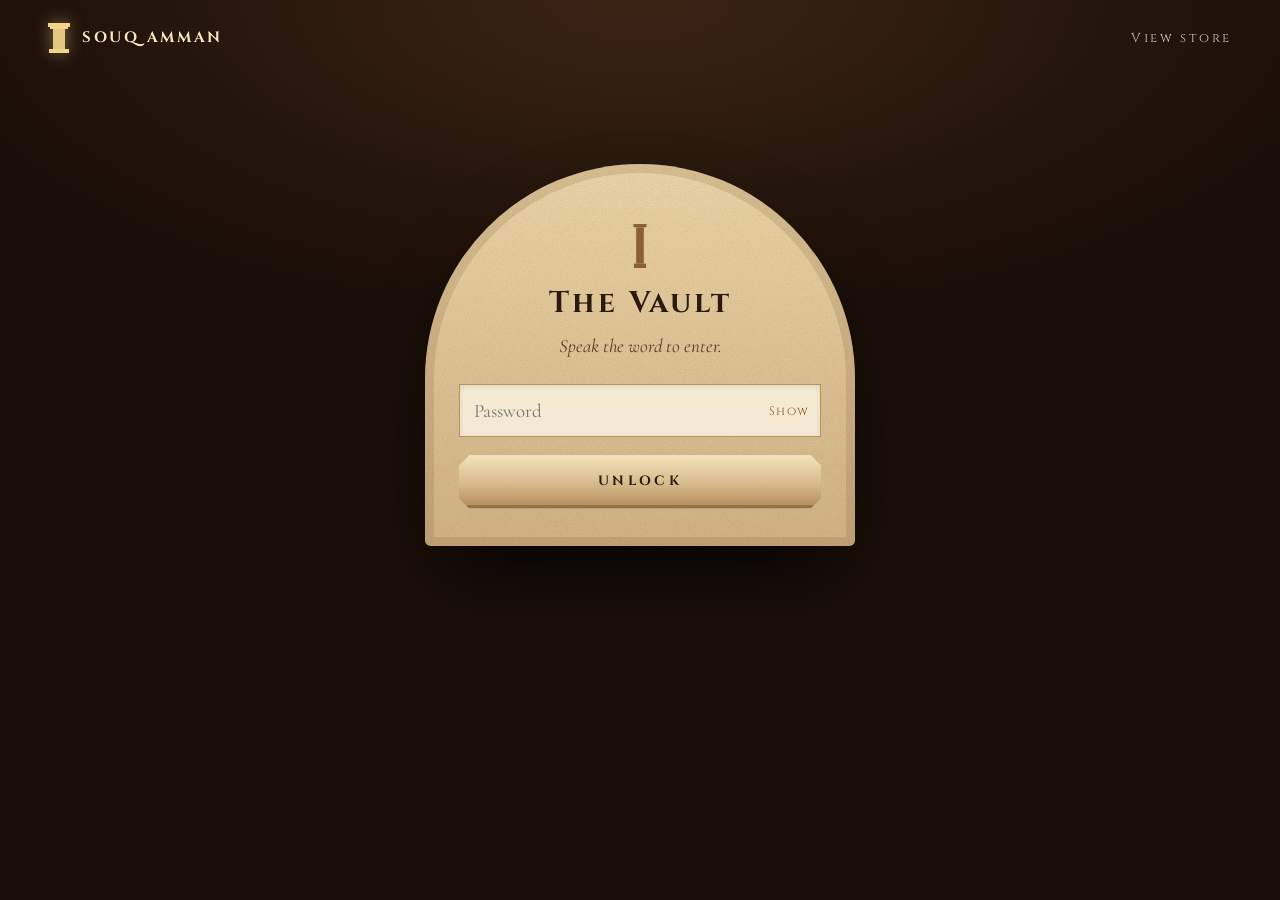
==== commit 86d861a3: "Rebuild store as an ancient Amman Citadel experience - Opening sequence: night falls away, Temple of" ====
--- a/admin-586f1898.html
+++ b/admin-586f1898.html
@@ -6,55 +6,43 @@
   <title>Souq Amman</title>
   <meta name="robots" content="noindex, nofollow">
   <meta name="referrer" content="no-referrer">
-  <meta name="theme-color" content="#12805a">
-  <link rel="icon" href="data:image/svg+xml,%3Csvg xmlns='http://www.w3.org/2000/svg' viewBox='0 0 64 64'%3E%3Crect width='64' height='64' rx='18' fill='%23d9952a'/%3E%3Ctext x='32' y='44' font-size='34' text-anchor='middle' font-family='Arial' font-weight='900' fill='%232a1a03'%3ES%3C/text%3E%3C/svg%3E">
+  <meta name="theme-color" content="#1a0f08">
+  <link rel="icon" href="data:image/svg+xml,%3Csvg xmlns='http://www.w3.org/2000/svg' viewBox='0 0 64 64'%3E%3Crect width='64' height='64' rx='14' fill='%231a0f08'/%3E%3Cg fill='%23f3d58a'%3E%3Crect x='14' y='12' width='36' height='6'/%3E%3Crect x='18' y='18' width='8' height='32'/%3E%3Crect x='38' y='18' width='8' height='32'/%3E%3Crect x='12' y='50' width='40' height='5'/%3E%3C/g%3E%3C/svg%3E">
   <link rel="preconnect" href="https://fonts.googleapis.com">
   <link rel="preconnect" href="https://fonts.gstatic.com" crossorigin>
-  <link href="https://fonts.googleapis.com/css2?family=Cairo:wght@700;800&family=Inter:wght@400;500;600;700;800&display=swap" rel="stylesheet">
+  <link href="https://fonts.googleapis.com/css2?family=Amiri:wght@400;700&family=Cinzel:wght@400;600;700;900&family=Cormorant+Garamond:ital,wght@0,400;0,500;0,600;1,400;1,500&display=swap" rel="stylesheet">
   <link rel="stylesheet" href="assets/style.css">
-  <script>try{var t=localStorage.getItem("souq_theme");if(t)document.documentElement.dataset.theme=t}catch(e){}</script>
 </head>
 <body class="ready">
-  <div class="bg-grid"></div>
-  <div class="bg-glow"></div>
-  <canvas id="net"></canvas>
-
-  <nav class="nav">
-    <a href="index.html" class="logo"><span class="logo-mark">S</span>Souq Amman</a>
-    <div class="nav-links">
-      <button class="icon-btn" data-theme-toggle aria-label="Toggle dark mode">
-        <svg class="sun" width="18" height="18" viewBox="0 0 24 24" fill="none" stroke="currentColor" stroke-width="2" stroke-linecap="round"><path d="M21 12.8A9 9 0 1 1 11.2 3a7 7 0 0 0 9.8 9.8z"/></svg>
-        <svg class="moon" width="18" height="18" viewBox="0 0 24 24" fill="none" stroke="currentColor" stroke-width="2" stroke-linecap="round"><circle cx="12" cy="12" r="4"/><path d="M12 2v2M12 20v2M4.9 4.9l1.4 1.4M17.7 17.7l1.4 1.4M2 12h2M20 12h2M4.9 19.1l1.4-1.4M17.7 6.3l1.4-1.4"/></svg>
-      </button>
-      <a href="index.html" class="btn btn-line btn-sm">View store</a>
-    </div>
+  <nav class="nav solid" id="nav">
+    <a href="index.html" class="brand">
+      <svg viewBox="0 0 22 30" fill="currentColor" aria-hidden="true"><rect x="0" y="0" width="22" height="4"/><rect x="2" y="4" width="18" height="2"/><rect x="5" y="6" width="12" height="20" opacity=".9"/><rect x="1" y="26" width="20" height="4"/></svg>
+      <span>SOUQ AMMAN</span>
+    </a>
+    <div class="nav-r"><a class="l" href="index.html">View store</a></div>
   </nav>
 
   <main class="admin">
-    <!-- Password gate -->
-    <div class="lock" id="gate">
-      <span class="logo-mark">S</span>
-      <h1>Admin</h1>
-      <p>Enter the password to continue.</p>
+    <div class="gate" id="gate">
+      <svg viewBox="0 0 24 80" fill="currentColor" aria-hidden="true"><rect width="24" height="6"/><rect x="5" y="6" width="14" height="66"/><rect x="1" y="72" width="22" height="8"/></svg>
+      <h1>The Vault</h1>
+      <p>Speak the word to enter.</p>
       <form id="loginForm" class="form" autocomplete="off">
-        <div class="field">
-          <div class="affix">
-            <input id="pw" class="input" type="password" placeholder="Password" required autocomplete="current-password" aria-label="Password">
-            <button type="button" id="pwToggle">Show</button>
-          </div>
+        <div class="affix">
+          <input id="pw" class="input" type="password" placeholder="Password" required autocomplete="current-password" aria-label="Password">
+          <button type="button" id="pwToggle">Show</button>
         </div>
-        <button class="btn btn-dark" type="submit"><span class="spinner"></span><span>Unlock</span></button>
+        <button class="stone btn-full" type="submit"><span class="spinner"></span><span>Unlock</span></button>
       </form>
     </div>
 
-    <!-- Dashboard -->
     <section class="dash" id="dash">
       <div class="dash-head">
         <div>
-          <span class="eyebrow" style="margin-bottom:4px">Admin</span>
-          <h1>Add a product</h1>
+          <div class="pv-label" style="margin:0 0 6px">The Vault</div>
+          <h1>Add a treasure</h1>
         </div>
-        <button class="btn btn-line btn-sm" id="logout" type="button">Lock 🔒</button>
+        <button class="ghost" id="logout" type="button">Lock</button>
       </div>
 
       <div class="dash-grid">
@@ -64,12 +52,12 @@
               <label>Picture <em>required</em></label>
               <div class="drop" id="drop">
                 <input type="file" id="file" accept="image/*" aria-label="Product picture">
-                <div class="hint" id="dropHint"><div style="font-size:32px">📸</div><b>Click or drop a photo</b><small>JPG, PNG or WEBP — resized automatically</small></div>
+                <div class="hint" id="dropHint"><div style="font-size:30px">📜</div><b>Click or drop a photo</b><small>JPG, PNG or WEBP — resized automatically</small></div>
               </div>
             </div>
             <div class="field">
               <label for="name">Name <em>required</em></label>
-              <input id="name" class="input" maxlength="120" required placeholder="e.g. Leather handbag">
+              <input id="name" class="input" maxlength="120" required placeholder="e.g. Hand-painted Jordanian vase">
             </div>
             <div class="field">
               <label for="desc">Description <em>required</em></label>
@@ -88,23 +76,23 @@
                 <input id="addr" class="input" maxlength="300" placeholder="e.g. Rainbow St, Jabal Amman">
               </div>
             </div>
-            <button class="btn btn-brand" type="submit" id="publish"><span class="spinner"></span><span>Publish product</span></button>
+            <button class="stone btn-full" type="submit" id="publish"><span class="spinner"></span><span>Publish treasure</span></button>
           </form>
         </div>
 
         <div>
           <div class="pv-label">Live preview</div>
-          <article class="card static">
-            <div class="im"><img id="pvImg" alt="" style="display:none"><div id="pvPh" style="position:absolute;inset:0;display:grid;place-items:center;font-size:48px;opacity:.35">🖼️</div></div>
-            <div class="body">
-              <h3 id="pvName">Product name</h3>
-              <p id="pvDesc">Your description will appear here.</p>
-              <div class="foot"><div style="min-width:0"><div class="price" id="pvPrice">0 JOD</div><div class="loc">📍 <span id="pvAddr">Amman, Jordan</span></div></div><span class="go">↗</span></div>
-            </div>
+          <article class="art static">
+            <div class="arch"><img id="pvImg" alt="" style="display:none"><div id="pvPh" style="position:absolute;inset:0;display:grid;place-items:center;font-size:44px;opacity:.4">🏛️</div></div>
+            <div class="no">Nº I</div>
+            <h3 id="pvName">Treasure name</h3>
+            <p id="pvDesc">Your description will appear here.</p>
+            <div class="plaque" id="pvPrice">0 JOD</div>
+            <div class="loc">📍 <span id="pvAddr">Amman, Jordan</span></div>
           </article>
 
-          <div class="panel" style="margin-top:24px">
-            <h2>Your products <span id="myCount" style="color:var(--muted);font-weight:500"></span></h2>
+          <div class="panel" style="margin-top:26px">
+            <h2>Your treasures <span id="myCount" style="color:var(--ink-3)"></span></h2>
             <div class="my-list" id="myList"></div>
           </div>
         </div>
--- a/assets/style.css
+++ b/assets/style.css
@@ -1,476 +1,366 @@
-/* ============ Souq Amman — design tokens ============ */
+/* =========================================================
+   Souq Amman — ancient citadel theme
+   ========================================================= */
 :root {
-  --bg: #f6f7f3;
-  --bg-2: #ffffff;
-  --surface: #ffffff;
-  --surface-2: #f0f2ec;
-  --line: rgba(15, 23, 12, .09);
-  --line-2: rgba(15, 23, 12, .14);
-  --text: #0d120b;
-  --text-2: #4a5246;
-  --muted: #7b8376;
-  --brand: #12805a;
-  --brand-2: #1fae7a;
-  --brand-ink: #0a4d36;
-  --gold: #d9952a;
-  --gold-2: #f2c063;
-  --red: #c8102e;
-  --glow: rgba(31, 174, 122, .28);
-  --shadow-sm: 0 1px 2px rgba(13,18,11,.06), 0 2px 8px rgba(13,18,11,.05);
-  --shadow: 0 2px 6px rgba(13,18,11,.05), 0 20px 50px -20px rgba(13,18,11,.25);
-  --shadow-lg: 0 40px 100px -30px rgba(13,18,11,.35);
-  --radius: 20px;
+  --night: #0c0814;
+  --ink: #2b1a0e;
+  --ink-2: #5a3d24;
+  --ink-3: #8a6a48;
+  --parch: #efe0bf;
+  --parch-2: #f7ecd3;
+  --stone: #d6b98b;
+  --stone-dk: #8b6038;
+  --gold: #c9973b;
+  --gold-2: #f3d58a;
+  --gold-3: #8a5f1c;
+  --bronze: linear-gradient(135deg, #f6dc94 0%, #c9973b 35%, #8a5f1c 60%, #e4bb63 100%);
+  --red: #b5262b;
   --ease: cubic-bezier(.22, 1, .36, 1);
   --spring: cubic-bezier(.34, 1.56, .64, 1);
+  --paper: url("data:image/svg+xml,%3Csvg xmlns='http://www.w3.org/2000/svg' width='300' height='300'%3E%3Cfilter id='n'%3E%3CfeTurbulence type='fractalNoise' baseFrequency='.8' numOctaves='3' stitchTiles='stitch'/%3E%3CfeColorMatrix values='0 0 0 0 .35 0 0 0 0 .22 0 0 0 0 .1 0 0 0 .22 0'/%3E%3C/filter%3E%3Crect width='300' height='300' filter='url(%23n)'/%3E%3C/svg%3E");
   color-scheme: light;
 }
-@media (prefers-color-scheme: dark) {
-  :root:not([data-theme="light"]) {
-    --bg: #070a08; --bg-2: #0c110e; --surface: #111813; --surface-2: #17201a;
-    --line: rgba(255,255,255,.08); --line-2: rgba(255,255,255,.14);
-    --text: #f1f5ef; --text-2: #b8c2b3; --muted: #82907d;
-    --brand: #2fd195; --brand-2: #6ff0bd; --brand-ink: #b8ffe2; --glow: rgba(47,209,149,.25);
-    --shadow-sm: 0 1px 2px rgba(0,0,0,.4); --shadow: 0 20px 50px -20px rgba(0,0,0,.8); --shadow-lg: 0 40px 100px -30px rgba(0,0,0,.9);
-    color-scheme: dark;
-  }
-}
-:root[data-theme="dark"] {
-  --bg: #070a08; --bg-2: #0c110e; --surface: #111813; --surface-2: #17201a;
-  --line: rgba(255,255,255,.08); --line-2: rgba(255,255,255,.14);
-  --text: #f1f5ef; --text-2: #b8c2b3; --muted: #82907d;
-  --brand: #2fd195; --brand-2: #6ff0bd; --brand-ink: #b8ffe2; --glow: rgba(47,209,149,.25);
-  --shadow-sm: 0 1px 2px rgba(0,0,0,.4); --shadow: 0 20px 50px -20px rgba(0,0,0,.8); --shadow-lg: 0 40px 100px -30px rgba(0,0,0,.9);
-  color-scheme: dark;
-}
-
 * { box-sizing: border-box; margin: 0; padding: 0; }
 html { scroll-behavior: smooth; }
 html, body { overflow-x: clip; }
 body {
-  background: var(--bg); color: var(--text);
-  font-family: "Inter", system-ui, -apple-system, "Segoe UI", Roboto, sans-serif;
-  line-height: 1.55; -webkit-font-smoothing: antialiased;
-  transition: background .5s var(--ease), color .5s var(--ease);
+  font-family: "Cormorant Garamond", Georgia, serif; font-size: 19px; line-height: 1.55; color: var(--ink);
+  background: var(--parch) var(--paper); -webkit-font-smoothing: antialiased;
 }
 body.locked { overflow: hidden; }
-img { max-width: 100%; display: block; }
+img { display: block; max-width: 100%; }
 a { color: inherit; text-decoration: none; }
 button { font: inherit; color: inherit; background: none; border: 0; cursor: pointer; }
-.ar { font-family: "Cairo", sans-serif; }
-
-/* ============ Ambient background ============ */
-.bg-grid {
-  position: fixed; inset: 0; z-index: 0; pointer-events: none;
-  background-image:
-    linear-gradient(var(--line) 1px, transparent 1px),
-    linear-gradient(90deg, var(--line) 1px, transparent 1px);
-  background-size: 56px 56px;
-  mask-image: radial-gradient(ellipse 80% 60% at 50% 0%, #000 20%, transparent 75%);
-  -webkit-mask-image: radial-gradient(ellipse 80% 60% at 50% 0%, #000 20%, transparent 75%);
-  opacity: .7;
-}
-.bg-glow {
-  position: fixed; z-index: 0; pointer-events: none; width: 900px; height: 600px; left: 50%; top: -260px;
-  transform: translateX(-50%); border-radius: 50%; filter: blur(60px);
-  background: radial-gradient(closest-side, var(--glow), transparent);
-  animation: breathe 9s ease-in-out infinite;
-}
-@keyframes breathe { 50% { transform: translateX(-50%) scale(1.15); opacity: .7; } }
-#net { position: fixed; inset: 0; z-index: 0; pointer-events: none; }
-.progress { position: fixed; top: 0; left: 0; height: 3px; width: 100%; z-index: 90; transform-origin: 0 50%; transform: scaleX(0);
-  background: linear-gradient(90deg, var(--brand), var(--gold-2), var(--brand-2)); }
-main, header, footer, section, nav { position: relative; z-index: 2; }
-
-/* ============ Intro ============ */
-#intro {
-  position: fixed; inset: 0; z-index: 100; display: grid; place-items: center; overflow: hidden;
-  background: radial-gradient(ellipse 60% 55% at 50% 50%, #12301f 0%, #08120c 60%, #050806 100%);
-}
-#intro.out { animation: introOut .9s var(--ease) forwards; }
-@keyframes introOut { to { opacity: 0; transform: scale(1.06); filter: blur(8px); visibility: hidden; } }
-.intro-stage { position: relative; width: 340px; height: 340px; }
-.i-tile {
-  position: absolute; left: 50%; top: 50%; width: 82px; height: 82px; margin: -41px 0 0 -41px; border-radius: 22px;
-  display: grid; place-items: center; font-size: 40px; overflow: hidden;
-  box-shadow: 0 0 0 1px rgba(255,255,255,.15) inset, 0 18px 40px -10px rgba(0,0,0,.6), 0 0 40px var(--c, rgba(47,209,149,.35));
-  opacity: 0; transform: translate(var(--x0), var(--y0)) scale(.2) rotate(-40deg);
-  animation: tileIn .8s var(--spring) forwards, tileSpread 1s 1.25s var(--ease) forwards;
-}
-.i-tile img { width: 100%; height: 100%; object-fit: cover; }
-@keyframes tileIn { to { opacity: 1; transform: translate(var(--x0), var(--y0)) scale(1) rotate(0); } }
-@keyframes tileSpread { to { opacity: 1; transform: translate(var(--x1), var(--y1)) scale(.8) rotate(var(--r1)); } }
-.i-ring {
-  position: absolute; inset: 40px; border-radius: 50%; opacity: 0;
-  border: 1.5px solid rgba(111,240,189,.35);
-  box-shadow: 0 0 60px rgba(47,209,149,.25), inset 0 0 60px rgba(47,209,149,.12);
-  animation: ringIn 1s 1.3s var(--ease) forwards;
-}
-@keyframes ringIn { from { opacity: 0; transform: scale(.4) rotateX(60deg); } to { opacity: 1; transform: scale(1) rotateX(60deg); } }
-.i-logo {
-  position: absolute; left: 50%; top: 50%; transform: translate(-50%, -50%); text-align: center; white-space: nowrap; color: #fff;
-}
-.i-logo .mark {
-  width: 74px; height: 74px; border-radius: 22px; margin: 0 auto 14px; display: grid; place-items: center;
-  background: linear-gradient(145deg, var(--gold-2), var(--gold)); color: #2a1a03; font-size: 34px; font-weight: 800;
-  box-shadow: 0 0 0 1px rgba(255,255,255,.3) inset, 0 20px 50px -10px rgba(217,149,42,.7);
-  opacity: 0; transform: scale(0) rotate(-180deg); animation: markIn .9s 1.6s var(--spring) forwards;
-}
-@keyframes markIn { to { opacity: 1; transform: none; } }
-.i-word { font-size: 28px; font-weight: 800; letter-spacing: -.02em; display: flex; justify-content: center; }
-.i-word span { display: inline-block; opacity: 0; transform: translateY(20px); filter: blur(6px); animation: letter .6s var(--ease) forwards; }
-.i-word span.sp { width: .3em; }
-@keyframes letter { to { opacity: 1; transform: none; filter: blur(0); } }
-.i-sub { margin-top: 4px; font-size: 15px; color: #8fe8c3; opacity: 0; animation: fadeUp .6s 2.5s var(--ease) forwards; }
-.i-skip { position: absolute; bottom: 26px; right: 26px; color: rgba(255,255,255,.45); font-size: 13px; letter-spacing: .08em; }
-.i-skip:hover { color: #fff; }
-@keyframes fadeUp { from { opacity: 0; transform: translateY(12px); } to { opacity: 1; transform: none; } }
-
-/* ============ Nav ============ */
+.ar { font-family: "Amiri", "Cairo", serif; }
+
+/* =================== NAV =================== */
 .nav {
-  position: fixed; top: 14px; left: 50%; transform: translateX(-50%) translateY(-120%); z-index: 60;
-  width: min(1160px, calc(100% - 32px)); display: flex; align-items: center; justify-content: space-between; gap: 12px;
-  padding: 10px 10px 10px 16px; border-radius: 18px; border: 1px solid var(--line);
-  background: color-mix(in srgb, var(--bg-2) 72%, transparent);
-  backdrop-filter: blur(18px) saturate(1.6); -webkit-backdrop-filter: blur(18px) saturate(1.6);
-  box-shadow: var(--shadow-sm); transition: transform .9s var(--ease), box-shadow .3s;
-}
-.ready .nav { transform: translateX(-50%); }
-.nav.scrolled { box-shadow: var(--shadow); }
-.logo { display: flex; align-items: center; gap: 10px; font-weight: 800; font-size: 17px; letter-spacing: -.01em; }
-.logo-mark {
-  width: 32px; height: 32px; border-radius: 10px; display: grid; place-items: center; font-size: 17px; font-weight: 800; color: #2a1a03;
-  background: linear-gradient(145deg, var(--gold-2), var(--gold)); box-shadow: inset 0 0 0 1px rgba(255,255,255,.35);
-}
-.nav-links { display: flex; align-items: center; gap: 4px; }
-.nav-links a.link { padding: 8px 14px; border-radius: 10px; font-size: 14.5px; font-weight: 500; color: var(--text-2); transition: background .2s, color .2s; }
-.nav-links a.link:hover { background: var(--surface-2); color: var(--text); }
-.icon-btn { width: 38px; height: 38px; border-radius: 11px; display: grid; place-items: center; color: var(--text-2); transition: background .2s, transform .3s var(--ease); }
-.icon-btn:hover { background: var(--surface-2); color: var(--text); }
-.icon-btn:active { transform: scale(.9); }
-.icon-btn .moon { display: none; }
-:root[data-theme="dark"] .icon-btn .sun { display: none; }
-:root[data-theme="dark"] .icon-btn .moon { display: block; }
-
-/* ============ Buttons ============ */
-.btn {
-  display: inline-flex; align-items: center; justify-content: center; gap: 10px; padding: 14px 22px; border-radius: 14px;
-  font-weight: 600; font-size: 15px; white-space: nowrap; position: relative; overflow: hidden;
-  transition: transform .35s var(--ease), box-shadow .35s var(--ease), background .2s;
-}
-.btn-dark { background: var(--text); color: var(--bg); box-shadow: 0 10px 30px -10px rgba(13,18,11,.6); }
-.btn-dark:hover { transform: translateY(-2px); box-shadow: 0 18px 40px -12px rgba(13,18,11,.6); }
-.btn-line { border: 1px solid var(--line-2); background: var(--surface); }
-.btn-line:hover { transform: translateY(-2px); background: var(--surface-2); }
-.btn-brand { background: linear-gradient(135deg, var(--brand-2), var(--brand)); color: #fff; box-shadow: 0 12px 30px -10px var(--glow); }
-.btn-brand:hover { transform: translateY(-2px); }
-.btn-sm { padding: 9px 16px; font-size: 14px; border-radius: 11px; }
-.btn .arr { transition: transform .3s var(--ease); }
-.btn:hover .arr { transform: translateX(4px); }
-.btn::after { content: ""; position: absolute; inset: 0; background: linear-gradient(110deg, transparent 35%, rgba(255,255,255,.35) 50%, transparent 65%); transform: translateX(-120%); transition: transform .8s var(--ease); }
-.btn:hover::after { transform: translateX(120%); }
-
-/* ============ Hero ============ */
-.hero { min-height: 100vh; min-height: 100svh; display: flex; align-items: center; padding: 120px 16px 60px; }
-.hero-grid { width: min(1160px, 100%); margin: 0 auto; display: grid; grid-template-columns: 1fr 1fr; gap: 40px; align-items: center; }
-.pill { display: inline-flex; align-items: center; gap: 10px; padding: 5px 14px 5px 5px; border-radius: 999px; border: 1px solid var(--line-2); background: var(--surface); font-size: 13.5px; color: var(--text-2); box-shadow: var(--shadow-sm); }
-.pill b { padding: 3px 10px; border-radius: 999px; font-size: 12px; color: #fff; background: linear-gradient(135deg, var(--brand-2), var(--brand)); }
-.hero h1 { font-size: clamp(44px, 6.4vw, 84px); line-height: 1; letter-spacing: -.045em; font-weight: 800; margin: 24px 0 22px; }
-.hero h1 .w { display: inline-block; opacity: 0; transform: translateY(40px) rotate(4deg); filter: blur(10px); transition: all 1.1s var(--ease); }
-.ready .hero h1 .w { opacity: 1; transform: none; filter: blur(0); }
-.grad { background: linear-gradient(120deg, var(--brand-2), var(--brand) 45%, var(--gold) 100%); -webkit-background-clip: text; background-clip: text; color: transparent; padding-bottom: .08em; }
-.hero p.lead { font-size: clamp(16.5px, 1.5vw, 19px); color: var(--text-2); max-width: 520px; }
-.hero-ctas { display: flex; gap: 12px; margin-top: 32px; flex-wrap: wrap; }
-.hero-mini { display: flex; align-items: center; gap: 12px; margin-top: 30px; font-size: 13.5px; color: var(--muted); }
-.stack { display: flex; }
-.stack i { width: 30px; height: 30px; border-radius: 9px; margin-left: -8px; border: 2px solid var(--bg); background: var(--surface-2) center/cover; display: grid; place-items: center; font-size: 15px; font-style: normal; box-shadow: var(--shadow-sm); }
-.stack i:first-child { margin-left: 0; }
-.rise { opacity: 0; transform: translateY(26px); filter: blur(6px); transition: opacity 1s var(--ease), transform 1s var(--ease), filter 1s var(--ease); }
-.ready .rise { opacity: 1; transform: none; filter: blur(0); }
-
-/* Hero orbit scene */
-.scene { position: relative; aspect-ratio: 1 / .9; width: 100%; max-width: 560px; justify-self: center; perspective: 1100px; }
-.scene-inner { position: absolute; inset: 0; transition: transform .6s var(--ease); }
-.disc {
-  position: absolute; left: 50%; top: 56%; width: 92%; aspect-ratio: 1; margin-left: -46%; margin-top: -46%; border-radius: 50%;
-  transform: perspective(900px) rotateX(72deg); opacity: 0; transition: opacity 1.2s .4s var(--ease);
-}
-.ready .disc { opacity: 1; }
-.disc::before {
-  content: ""; position: absolute; inset: 0; border-radius: 50%; padding: 3px;
-  background: conic-gradient(from 0deg, transparent, var(--brand-2), transparent 30%, var(--gold-2), transparent 60%, var(--brand), transparent);
-  -webkit-mask: linear-gradient(#000 0 0) content-box, linear-gradient(#000 0 0); -webkit-mask-composite: xor; mask-composite: exclude;
-  animation: spin 6s linear infinite; filter: drop-shadow(0 0 12px var(--brand-2));
-}
-.disc::after { content: ""; position: absolute; inset: 14%; border-radius: 50%; background: radial-gradient(closest-side, var(--glow), transparent); animation: spin 14s linear infinite reverse; border: 1px dashed color-mix(in srgb, var(--brand) 40%, transparent); }
-@keyframes spin { to { transform: rotate(360deg); } }
-.core {
-  position: absolute; left: 50%; top: 42%; width: 38%; aspect-ratio: 1; border-radius: 30%; overflow: hidden;
-  transform: translate(-50%, -50%) scale(.3); opacity: 0;
-  background: linear-gradient(145deg, var(--gold-2), var(--gold)); display: grid; place-items: center;
-  box-shadow: inset 0 0 0 1px rgba(255,255,255,.4), 0 40px 80px -20px rgba(217,149,42,.6), 0 0 0 10px color-mix(in srgb, var(--bg-2) 60%, transparent);
-  transition: transform 1.2s .3s var(--spring), opacity .8s .3s;
-}
-.ready .core { transform: translate(-50%, -50%); opacity: 1; animation: coreBob 6s 1.6s ease-in-out infinite; }
-@keyframes coreBob { 50% { transform: translate(-50%, -56%); } }
-.core img { width: 100%; height: 100%; object-fit: cover; }
-.core .ph { font-size: 64px; color: #2a1a03; font-weight: 800; }
-.orb {
-  position: absolute; display: flex; flex-direction: column; align-items: center; gap: 8px;
-  opacity: 0; transform: translate(var(--fx), var(--fy)) scale(.3); transition: transform 1.3s var(--spring), opacity .8s;
-}
-.ready .orb { opacity: 1; transform: none; }
-.orb .tile {
-  width: clamp(70px, 9vw, 96px); aspect-ratio: 1; border-radius: 26%; overflow: hidden; display: grid; place-items: center; font-size: 38px;
-  background: var(--surface); box-shadow: inset 0 0 0 1px var(--line-2), var(--shadow); animation: float 6s ease-in-out infinite;
-}
-.orb .tile img { width: 100%; height: 100%; object-fit: cover; }
-.orb .tag { padding: 5px 12px; border-radius: 999px; background: var(--surface); border: 1px solid var(--line); font-size: 13px; font-weight: 600; box-shadow: var(--shadow-sm); white-space: nowrap; max-width: 210px; overflow: hidden; text-overflow: ellipsis; }
-.orb .tag em { font-style: normal; color: var(--brand); margin-left: 4px; }
-.o1 { left: 2%; top: 14%; --fx: 180px; --fy: 120px; transition-delay: .5s; }
-.o2 { right: 0; top: 30%; --fx: -180px; --fy: 60px; transition-delay: .65s; }
-.o3 { left: 22%; bottom: 2%; --fx: 120px; --fy: -150px; transition-delay: .8s; }
-.o4 { left: 36%; top: -3%; --fx: 40px; --fy: 180px; transition-delay: .95s; }
-.o2 .tile { animation-delay: -1.5s; } .o3 .tile { animation-delay: -3s; } .o4 .tile { animation-delay: -4.5s; }
-.o4 .tile { width: clamp(54px, 6.5vw, 70px); font-size: 28px; }
-@keyframes float { 50% { transform: translateY(-14px) rotate(-3deg); } }
-.check { position: absolute; top: -6px; right: -6px; width: 26px; height: 26px; border-radius: 50%; background: var(--brand); color: #fff; display: grid; place-items: center; font-size: 13px; border: 3px solid var(--surface); }
-.bubble {
-  position: absolute; right: 4%; top: 6%; padding: 10px 16px; border-radius: 16px 16px 16px 4px; background: var(--surface); box-shadow: var(--shadow);
-  border: 1px solid var(--line); font-weight: 700; font-size: 15px; opacity: 0; transform: scale(.4) translateY(20px); transform-origin: 0 100%;
-  transition: transform .8s 1.3s var(--spring), opacity .4s 1.3s;
-}
-.ready .bubble { opacity: 1; transform: none; animation: float 7s 2s ease-in-out infinite; }
-.bubble.b2 { right: auto; left: -2%; top: auto; bottom: 36%; border-radius: 16px 16px 4px 16px; transform-origin: 100% 100%; transition-delay: 1.6s; font-weight: 600; font-size: 14px; }
-.bubble.b2 b { color: var(--brand); }
-
-/* ============ Stats strip ============ */
-.stats { width: min(1160px, calc(100% - 32px)); margin: 0 auto; display: grid; grid-template-columns: repeat(4, 1fr); border: 1px solid var(--line); border-radius: 22px; background: var(--surface); box-shadow: var(--shadow-sm); overflow: hidden; }
-.stat { padding: 26px 26px; border-right: 1px solid var(--line); }
-.stat:last-child { border-right: 0; }
-.stat b { display: block; font-size: clamp(28px, 3.4vw, 40px); font-weight: 800; letter-spacing: -.03em; line-height: 1.1; }
-.stat span { font-size: 14px; color: var(--muted); }
-
-/* ============ Sections ============ */
-.section { padding: 120px 16px; }
-.wrap { width: min(1160px, 100%); margin: 0 auto; }
-.eyebrow { display: block; font-size: 14px; font-weight: 600; color: var(--brand); margin-bottom: 12px; }
-.h2 { font-size: clamp(34px, 4.6vw, 56px); line-height: 1.05; letter-spacing: -.04em; font-weight: 800; }
-.sub { color: var(--text-2); font-size: 17.5px; max-width: 620px; margin-top: 14px; }
-.center { text-align: center; }
-.center .sub { margin-left: auto; margin-right: auto; }
-
-/* Reveal */
-.reveal { opacity: 0; transform: translateY(50px) scale(.98); filter: blur(8px); transition: opacity 1.1s var(--ease), transform 1.1s var(--ease), filter 1.1s var(--ease); }
-.reveal.in { opacity: 1; transform: none; filter: blur(0); }
-.split .wd { display: inline-block; opacity: 0; transform: translateY(.7em); transition: opacity .8s var(--ease), transform .8s var(--ease); }
-.split.in .wd { opacity: 1; transform: none; }
-
-/* Featured network */
-.net-wrap { position: relative; margin-top: 60px; }
-.hub {
-  position: relative; z-index: 3; margin: 0 auto; width: max-content; display: flex; align-items: center; gap: 14px; padding: 14px 22px 14px 14px;
-  border-radius: 20px; background: var(--surface); border: 1px solid var(--line); box-shadow: var(--shadow);
-}
-.hub .logo-mark { width: 46px; height: 46px; border-radius: 14px; font-size: 22px; }
-.hub b { display: block; font-size: 17px; }
-.hub span { font-size: 14px; color: var(--muted); }
-.wires { display: block; width: 100%; height: 150px; margin-top: -2px; overflow: visible; }
-.wires path { fill: none; stroke-width: 2; stroke-linecap: round; stroke-dasharray: 1; stroke-dashoffset: 1; transition: stroke-dashoffset 1.6s var(--ease); }
-.net-wrap.in .wires path { stroke-dashoffset: 0; }
-.wires path:nth-child(2) { transition-delay: .15s; } .wires path:nth-child(3) { transition-delay: .3s; } .wires path:nth-child(4) { transition-delay: .45s; }
-.wires circle { opacity: 0; transition: opacity .4s 1.6s; }
-.net-wrap.in .wires circle { opacity: 1; }
-.feat { display: grid; grid-template-columns: repeat(4, 1fr); gap: 18px; margin-top: -4px; }
-.feat .fcard {
-  border-radius: 20px; padding: 12px; background: var(--surface); border: 1px solid var(--line); box-shadow: var(--shadow); cursor: pointer;
-  opacity: 0; transform: translateY(40px); transition: opacity .9s var(--ease), transform .9s var(--ease), box-shadow .3s;
-}
-.net-wrap.in .fcard { opacity: 1; transform: none; }
-.net-wrap.in .fcard:nth-child(2) { transition-delay: .5s; } .net-wrap.in .fcard:nth-child(1) { transition-delay: .4s; }
-.net-wrap.in .fcard:nth-child(3) { transition-delay: .6s; } .net-wrap.in .fcard:nth-child(4) { transition-delay: .7s; }
-.fcard:hover { box-shadow: var(--shadow-lg); transform: translateY(-6px) !important; }
-.fcard .im { aspect-ratio: 1; border-radius: 14px; overflow: hidden; background: var(--surface-2); display: grid; place-items: center; font-size: 42px; }
-.fcard .im img { width: 100%; height: 100%; object-fit: cover; transition: transform .8s var(--ease); }
-.fcard:hover .im img { transform: scale(1.07); }
-.fcard .nm { margin-top: 12px; font-weight: 700; white-space: nowrap; overflow: hidden; text-overflow: ellipsis; text-align: center; }
-.fcard .pr { display: block; width: max-content; margin: 8px auto 4px; padding: 4px 12px; border-radius: 999px; font-size: 13px; font-weight: 700; color: var(--brand); background: color-mix(in srgb, var(--brand) 12%, transparent); }
-
-/* Shop */
-.shop-head { display: flex; justify-content: space-between; align-items: end; gap: 24px; flex-wrap: wrap; margin-bottom: 30px; }
-.tools { display: flex; gap: 10px; flex-wrap: wrap; margin-bottom: 28px; align-items: center; }
-.search { flex: 1 1 280px; position: relative; }
-.search svg { position: absolute; left: 16px; top: 50%; transform: translateY(-50%); color: var(--muted); }
-.search input {
-  width: 100%; padding: 14px 16px 14px 46px; border-radius: 14px; border: 1px solid var(--line-2); background: var(--surface); color: var(--text);
-  font: inherit; outline: none; box-shadow: var(--shadow-sm); transition: border-color .2s, box-shadow .2s;
-}
-.search input:focus { border-color: var(--brand); box-shadow: 0 0 0 4px color-mix(in srgb, var(--brand) 15%, transparent); }
-.seg { display: inline-flex; padding: 4px; border-radius: 14px; background: var(--surface-2); border: 1px solid var(--line); position: relative; }
-.seg button { position: relative; z-index: 1; padding: 9px 14px; border-radius: 10px; font-size: 14px; font-weight: 600; color: var(--muted); transition: color .3s; }
-.seg button.on { color: var(--text); }
-.seg .thumb { position: absolute; z-index: 0; top: 4px; bottom: 4px; border-radius: 10px; background: var(--surface); box-shadow: var(--shadow-sm); transition: left .45s var(--ease), width .45s var(--ease); }
-
-.grid { display: grid; grid-template-columns: repeat(auto-fill, minmax(250px, 1fr)); gap: 22px; }
-.card {
-  position: relative; border-radius: 22px; background: var(--surface); border: 1px solid var(--line); overflow: hidden; cursor: pointer;
-  box-shadow: var(--shadow-sm); transition: transform .5s var(--ease), box-shadow .5s var(--ease), opacity .8s var(--ease), translate .8s var(--ease), filter .8s var(--ease);
-  opacity: 0; translate: 0 40px; filter: blur(6px);
-}
-.card.in { opacity: 1; translate: 0 0; filter: none; }
-.card:hover { transform: translateY(-8px); box-shadow: var(--shadow-lg); }
-.card .im { position: relative; aspect-ratio: 1 / 1; overflow: hidden; background: var(--surface-2); margin: 8px; border-radius: 16px; }
-.card .im img { width: 100%; height: 100%; object-fit: cover; transition: transform 1s var(--ease); }
-.card:hover .im img { transform: scale(1.08); }
-.card .new { position: absolute; top: 10px; left: 10px; padding: 4px 10px; border-radius: 999px; font-size: 12px; font-weight: 700; color: #fff; background: linear-gradient(135deg, var(--brand-2), var(--brand)); }
-.card .body { padding: 6px 18px 18px; }
-.card h3 { font-size: 17px; font-weight: 700; letter-spacing: -.01em; white-space: nowrap; overflow: hidden; text-overflow: ellipsis; }
-.card p { color: var(--muted); font-size: 14px; margin-top: 4px; display: -webkit-box; -webkit-line-clamp: 2; -webkit-box-orient: vertical; overflow: hidden; min-height: 2.9em; }
-.card .foot { display: flex; align-items: center; justify-content: space-between; gap: 10px; margin-top: 14px; }
-.card .price { font-size: 19px; font-weight: 800; letter-spacing: -.02em; white-space: nowrap; }
-.card .loc { font-size: 12.5px; color: var(--text-2); display: flex; align-items: center; gap: 4px; min-width: 0; }
-.card .loc span { white-space: nowrap; overflow: hidden; text-overflow: ellipsis; }
-.card .go { width: 34px; height: 34px; flex: none; border-radius: 11px; display: grid; place-items: center; background: var(--surface-2); transition: background .3s, color .3s, transform .4s var(--ease); }
-.card:hover .go { background: var(--text); color: var(--bg); transform: rotate(-45deg); }
-
-.skeleton { border-radius: 22px; aspect-ratio: .78; border: 1px solid var(--line); background: linear-gradient(100deg, var(--surface) 30%, var(--surface-2) 50%, var(--surface) 70%); background-size: 200% 100%; animation: sk 1.3s infinite; }
+  position: fixed; inset: 0 0 auto 0; z-index: 60; height: 76px; padding: 0 clamp(16px, 4vw, 48px);
+  display: flex; align-items: center; justify-content: space-between; color: #f7e7c4;
+  opacity: 0; transform: translateY(-20px); transition: opacity 1s var(--ease), transform 1s var(--ease), background .5s, height .5s, box-shadow .5s;
+}
+.ready .nav { opacity: 1; transform: none; }
+.nav.solid { background: rgba(26, 15, 8, .9); backdrop-filter: blur(10px); -webkit-backdrop-filter: blur(10px); height: 64px; box-shadow: 0 1px 0 rgba(201,151,59,.35), 0 10px 30px rgba(0,0,0,.3); }
+.brand { display: flex; align-items: center; gap: 12px; font-family: "Cinzel", serif; font-weight: 700; letter-spacing: .18em; font-size: 15px; }
+.brand svg { width: 22px; height: 30px; color: var(--gold-2); filter: drop-shadow(0 0 8px rgba(243,213,138,.5)); }
+.nav-r { display: flex; align-items: center; gap: clamp(14px, 3vw, 34px); font-family: "Cinzel", serif; font-size: 13px; letter-spacing: .2em; }
+.nav-r a.l { position: relative; padding: 6px 0; opacity: .85; }
+.nav-r a.l::after { content: ""; position: absolute; left: 0; right: 0; bottom: 0; height: 1px; background: var(--gold-2); transform: scaleX(0); transition: transform .5s var(--ease); }
+.nav-r a.l:hover { opacity: 1; }
+.nav-r a.l:hover::after { transform: scaleX(1); }
+
+/* =================== HERO / SCENE =================== */
+.hero { position: relative; height: 220vh; background: var(--night); }
+.stage { position: sticky; top: 0; height: 100vh; height: 100svh; overflow: hidden; }
+#scene { position: absolute; inset: 0; width: 100%; height: 100%; display: block; will-change: transform; }
+#dust { position: absolute; inset: 0; width: 100%; height: 100%; pointer-events: none; }
+.blackout { position: absolute; inset: 0; background: #000; pointer-events: none; transition: opacity 1.8s ease; }
+.lit .blackout { opacity: 0; }
+.shade { position: absolute; inset: 0; pointer-events: none; background: linear-gradient(90deg, rgba(25,10,25,.62) 0%, rgba(25,10,25,.35) 38%, transparent 62%); opacity: 0; transition: opacity 2s 2.4s; }
+.lit .shade { opacity: 1; }
+.vignette { position: absolute; inset: 0; pointer-events: none; background: radial-gradient(ellipse 85% 75% at 55% 45%, transparent 55%, rgba(5,2,8,.6) 100%); }
+.veil { position: absolute; inset: 0; pointer-events: none; background: #1a0f08; opacity: 0; }
+
+#scene .col, #scene .stump { transform-box: fill-box; transform-origin: 50% 100%; transform: scaleY(0); }
+.lit #scene .col, .lit #scene .stump { animation: rise 1.1s var(--d, 0s) cubic-bezier(.2,.9,.25,1.05) forwards; }
+@keyframes rise { 0% { transform: scaleY(0); } 75% { transform: scaleY(1.03); } 100% { transform: scaleY(1); } }
+#scene .entab { transform: translateY(-460px); opacity: 0; }
+.lit #scene .entab { animation: drop .8s 2.1s cubic-bezier(.55,0,.75,.2) forwards; }
+@keyframes drop { 0% { transform: translateY(-460px); opacity: 0; } 30% { opacity: 1; } 100% { transform: none; opacity: 1; } }
+#scene .puff { opacity: 0; transform-box: fill-box; transform-origin: center; }
+.lit #scene .puff { animation: puff 1.4s 2.85s ease-out forwards; }
+@keyframes puff { 0% { opacity: .85; transform: scale(.2); } 100% { opacity: 0; transform: scale(2.6); } }
+#scene .sun { transform: translateY(360px); }
+.lit #scene .sun { transition: transform 4.8s 1.1s cubic-bezier(.25,.6,.3,1); transform: none; }
+#scene .dawn { opacity: 0; }
+.lit #scene .dawn { transition: opacity 4s 1.3s ease; opacity: 1; }
+#scene .tint { opacity: .85; }
+.lit #scene .tint { transition: opacity 4.2s 1.4s ease; opacity: 0; }
+#scene .stars { opacity: 1; }
+.lit #scene .stars { transition: opacity 4s 1.8s ease; opacity: .12; }
+#scene .rays { opacity: 0; }
+.lit #scene .rays { transition: opacity 3s 3.2s ease; opacity: 1; }
+#scene .win { animation: twinkle 3s var(--t, 0s) ease-in-out infinite; }
+@keyframes twinkle { 50% { opacity: .2; } }
+#scene .birds { opacity: 0; transition: opacity 1.5s; }
+.ready #scene .birds { opacity: 1; }
+#scene .flock { animation: fly 28s linear infinite; }
+#scene .flock.f2 { animation-duration: 36s; animation-delay: -15s; }
+@keyframes fly { from { transform: translate(-220px, 0); } to { transform: translate(1900px, -140px); } }
+#scene .bird { animation: flap .45s ease-in-out infinite alternate; transform-box: fill-box; transform-origin: center; }
+@keyframes flap { to { transform: scaleY(-.5); } }
+.stage.shake { animation: shake .5s cubic-bezier(.36,.07,.19,.97); }
+@keyframes shake { 15% { transform: translate(-6px, 4px); } 35% { transform: translate(5px, -3px); } 55% { transform: translate(-4px, 2px); } 75% { transform: translate(2px, -1px); } }
+
+/* hero copy */
+.hero-copy { position: absolute; z-index: 5; left: clamp(20px, 7vw, 110px); top: 50%; transform: translateY(-52%); max-width: min(620px, 52vw); color: #f8ead0; will-change: transform, opacity; }
+.est { display: flex; align-items: center; gap: 14px; font-family: "Cinzel", serif; font-size: 13px; letter-spacing: .45em; color: var(--gold-2); opacity: 0; transform: translateY(10px); transition: all 1s 3.5s var(--ease); }
+.est::before, .est::after { content: ""; height: 1px; width: 40px; background: linear-gradient(90deg, transparent, var(--gold-2)); }
+.est::after { transform: scaleX(-1); }
+.lit .est { opacity: 1; transform: none; }
+.title { font-family: "Cinzel", serif; font-weight: 900; line-height: .95; letter-spacing: .04em; font-size: clamp(54px, 9vw, 146px); margin: 16px 0 8px; }
+.title .ln { display: block; white-space: nowrap; position: relative; }
+.title .lt {
+  display: inline-block;
+  background: linear-gradient(180deg, #fff6d8 0%, #f3d58a 30%, #c9973b 62%, #7a4f14 100%);
+  -webkit-background-clip: text; background-clip: text; color: transparent;
+  filter: drop-shadow(0 2px 0 #3d2408) drop-shadow(0 12px 26px rgba(0,0,0,.6));
+  opacity: 0;
+}
+.lit .title .lt { animation: stamp .75s var(--d) cubic-bezier(.5,0,.3,1.35) forwards; }
+@keyframes stamp {
+  0% { opacity: 0; transform: translateY(-50px) scale(2); filter: blur(14px); }
+  55% { opacity: 1; }
+  100% { opacity: 1; transform: none; filter: drop-shadow(0 2px 0 #3d2408) drop-shadow(0 12px 26px rgba(0,0,0,.6)); }
+}
+.title .ln::after {
+  content: ""; position: absolute; inset: 0; pointer-events: none; mix-blend-mode: overlay;
+  background: linear-gradient(105deg, transparent 42%, rgba(255,255,255,.9) 50%, transparent 58%); background-size: 260% 100%; background-position: 160% 0;
+}
+.ready .title .ln::after { animation: sweep 6s 1s ease-in-out infinite; }
+.ready .title .ln + .ln::after { animation-delay: 1.3s; }
+@keyframes sweep { 0% { background-position: 160% 0; } 30%, 100% { background-position: -60% 0; } }
+.hero-ar { font-size: clamp(30px, 3.6vw, 52px); color: var(--gold-2); line-height: 1.3; text-shadow: 0 4px 20px rgba(0,0,0,.6); opacity: 0; transform: translateY(14px); transition: all 1.2s 3.3s var(--ease); }
+.lit .hero-ar { opacity: 1; transform: none; }
+.hero-lead { margin-top: 8px; font-size: clamp(19px, 1.7vw, 24px); font-style: italic; color: #f1dfbd; text-shadow: 0 2px 14px rgba(0,0,0,.8); opacity: 0; transform: translateY(14px); transition: all 1.2s 3.7s var(--ease); max-width: 480px; }
+.lit .hero-lead { opacity: 1; transform: none; }
+.hero-cta { margin-top: 30px; display: flex; gap: 14px; flex-wrap: wrap; opacity: 0; transform: translateY(14px); transition: all 1.2s 4s var(--ease); }
+.lit .hero-cta { opacity: 1; transform: none; }
+
+.stone {
+  position: relative; display: inline-flex; align-items: center; gap: 12px; padding: 16px 30px; font-family: "Cinzel", serif; font-weight: 700;
+  font-size: 13.5px; letter-spacing: .25em; text-transform: uppercase; color: #2b1a0e;
+  background: linear-gradient(180deg, #f6e3ba, #d6b98b 55%, #b38b58);
+  box-shadow: inset 0 1px 0 rgba(255,255,255,.7), inset 0 -3px 0 rgba(0,0,0,.2), 0 12px 30px -8px rgba(0,0,0,.7);
+  clip-path: polygon(10px 0, calc(100% - 10px) 0, 100% 10px, 100% calc(100% - 10px), calc(100% - 10px) 100%, 10px 100%, 0 calc(100% - 10px), 0 10px);
+  transition: transform .4s var(--ease), filter .3s; overflow: hidden;
+}
+.stone::after { content: ""; position: absolute; inset: 0; background: linear-gradient(110deg, transparent 35%, rgba(255,255,255,.75) 50%, transparent 65%); transform: translateX(-130%); transition: transform .9s var(--ease); }
+.stone:hover { transform: translateY(-3px); filter: brightness(1.07); }
+.stone:hover::after { transform: translateX(130%); }
+.stone .arr { transition: transform .4s var(--ease); }
+.stone:hover .arr { transform: translateX(5px); }
+.ghost { display: inline-flex; align-items: center; padding: 16px 26px; font-family: "Cinzel", serif; font-size: 13px; letter-spacing: .25em; text-transform: uppercase; color: #f3d58a; border: 1px solid rgba(243,213,138,.5); transition: background .3s; }
+.ghost:hover { background: rgba(243,213,138,.12); }
+
+.cue { position: absolute; z-index: 5; left: 50%; bottom: 24px; transform: translateX(-50%); display: flex; flex-direction: column; align-items: center; gap: 10px; color: #f3d58a; font-family: "Cinzel", serif; font-size: 11px; letter-spacing: .5em; opacity: 0; transition: opacity 1s 4.4s; }
+.lit .cue { opacity: .85; }
+.cue i { width: 1px; height: 46px; background: linear-gradient(#f3d58a, transparent); position: relative; overflow: hidden; }
+.cue i::after { content: ""; position: absolute; left: 0; top: -40%; width: 1px; height: 40%; background: #fff; animation: drip 2s infinite; }
+@keyframes drip { to { top: 100%; } }
+.skip { position: absolute; z-index: 6; right: 20px; bottom: 22px; font-family: "Cinzel", serif; font-size: 11px; letter-spacing: .3em; color: rgba(247,231,196,.6); transition: opacity .5s; }
+.skip:hover { color: #fff; }
+.ready .skip { opacity: 0; pointer-events: none; }
+.caption { position: absolute; z-index: 5; right: clamp(16px, 4vw, 48px); bottom: 24px; font-family: "Cinzel", serif; font-size: 11px; letter-spacing: .3em; color: rgba(247,231,196,.7); text-align: right; opacity: 0; transition: opacity 1s .5s; }
+.ready .caption { opacity: 1; }
+
+/* =================== CHRONICLE =================== */
+.chron { position: relative; z-index: 3; padding: 120px 16px 120px; color: #f1dfbd; background: radial-gradient(ellipse 80% 60% at 50% 0%, #3a2414 0%, #1a0f08 70%), #1a0f08; }
+.chron::before { content: ""; position: absolute; inset: 0; background: var(--paper); opacity: .6; mix-blend-mode: overlay; pointer-events: none; }
+.wrap { width: min(1180px, 100%); margin: 0 auto; position: relative; }
+.kick { display: flex; align-items: center; justify-content: center; gap: 16px; font-family: "Cinzel", serif; font-size: 13px; letter-spacing: .5em; color: var(--gold); text-transform: uppercase; }
+.kick::before, .kick::after { content: "✦"; font-size: 10px; }
+.h2 { font-family: "Cinzel", serif; font-weight: 700; text-align: center; font-size: clamp(34px, 5vw, 64px); line-height: 1.08; letter-spacing: .03em; margin-top: 14px; }
+.h2 .ar { display: block; font-size: .6em; color: var(--gold); margin-top: 6px; letter-spacing: 0; }
+.lede { text-align: center; font-style: italic; font-size: 21px; max-width: 640px; margin: 18px auto 0; opacity: .88; }
+.meander { height: 16px; margin: 32px auto 0; width: min(520px, 90%); background: url("data:image/svg+xml,%3Csvg xmlns='http://www.w3.org/2000/svg' width='32' height='16' viewBox='0 0 32 16'%3E%3Cpath d='M0 15h5V3h16v8h-7V7h-3v8h21' fill='none' stroke='%23c9973b' stroke-width='1.6'/%3E%3C/svg%3E") repeat-x center / auto 100%; }
+.reveal { opacity: 0; transform: translateY(40px); filter: blur(6px); transition: opacity 1.2s var(--ease), transform 1.2s var(--ease), filter 1.2s var(--ease); }
+.reveal.in { opacity: 1; transform: none; filter: none; }
+.tablets { display: grid; grid-template-columns: repeat(3, 1fr); gap: 26px; margin-top: 60px; perspective: 1200px; }
+.tablet {
+  position: relative; padding: 50px 30px 34px; text-align: center; color: var(--ink);
+  background: linear-gradient(180deg, #ecd6aa, #d2b281); border-radius: 170px 170px 6px 6px;
+  box-shadow: inset 0 0 0 1px rgba(255,255,255,.35), inset 0 0 0 9px rgba(110,74,38,.16), inset 0 -24px 40px rgba(110,74,38,.25), 0 30px 60px -20px rgba(0,0,0,.75);
+  transform: rotateX(75deg) translateY(90px); transform-origin: 50% 100%; opacity: 0; transition: transform 1.4s var(--spring), opacity .8s;
+}
+.tablet::before { content: ""; position: absolute; inset: 0; border-radius: inherit; background: var(--paper); opacity: .9; mix-blend-mode: multiply; pointer-events: none; }
+.tablet > * { position: relative; }
+.tablets.in .tablet { transform: none; opacity: 1; }
+.tablets.in .tablet:nth-child(2) { transition-delay: .2s; } .tablets.in .tablet:nth-child(3) { transition-delay: .4s; }
+.tablet .num { font-family: "Cinzel", serif; font-weight: 900; font-size: 48px; color: #7a5230; text-shadow: 0 1px 0 rgba(255,255,255,.55), 0 -1px 0 rgba(0,0,0,.3); }
+.tablet .yr { font-family: "Cinzel", serif; font-size: 13px; letter-spacing: .3em; color: var(--gold-3); margin-top: 4px; }
+.tablet h3 { font-family: "Cinzel", serif; font-size: 25px; margin: 8px 0; letter-spacing: .04em; }
+.tablet p { font-size: 18.5px; color: var(--ink-2); }
+
+/* =================== COLLECTION =================== */
+.coll { position: relative; padding: 120px 16px; background: var(--parch) var(--paper); }
+.coll::before { content: ""; position: absolute; inset: 0; pointer-events: none; background: radial-gradient(ellipse at center, transparent 50%, rgba(120,80,30,.22)); }
+.coll .lede { color: var(--ink-2); }
+.tools { display: flex; gap: 14px; flex-wrap: wrap; justify-content: center; align-items: center; margin: 44px auto 56px; }
+.search { position: relative; width: min(420px, 100%); }
+.search input { width: 100%; padding: 13px 18px 13px 48px; font: inherit; font-size: 19px; color: var(--ink); outline: none; background: rgba(255,250,235,.6); border: 1px solid #b9935c; box-shadow: inset 0 2px 6px rgba(90,60,30,.15); transition: border-color .3s, box-shadow .3s, background .3s; }
+.search input::placeholder { color: var(--ink-3); font-style: italic; }
+.search input:focus { border-color: var(--gold-3); background: #fffaf0; box-shadow: inset 0 2px 6px rgba(90,60,30,.15), 0 0 0 4px rgba(201,151,59,.2); }
+.search svg { position: absolute; left: 16px; top: 50%; transform: translateY(-50%); color: var(--ink-3); }
+.sorts { display: flex; border: 1px solid #b9935c; }
+.sorts button { padding: 13px 16px; font-family: "Cinzel", serif; font-size: 12px; letter-spacing: .14em; color: var(--ink-2); transition: background .3s, color .3s; }
+.sorts button + button { border-left: 1px solid #b9935c; }
+.sorts button.on { background: var(--ink); color: var(--gold-2); }
+
+.grid { display: grid; grid-template-columns: repeat(auto-fill, minmax(270px, 1fr)); gap: 50px 30px; }
+.slot { min-width: 0; }
+.art {
+  position: relative; cursor: pointer; text-align: center; padding: 14px 14px 24px;
+  background: linear-gradient(180deg, #fbf3df, #efdfbb); border: 1px solid #c4a06a;
+  box-shadow: inset 0 2px 0 #fff8, 0 30px 50px -28px rgba(70,40,10,.55);
+  clip-path: inset(100% -40px -40px -40px); transform: translateY(60px);
+  transition: clip-path 1.3s var(--ease), transform .9s var(--ease), box-shadow .5s;
+}
+.in > .art { clip-path: inset(-40px -40px -40px -40px); transform: none; }
+.art::before { content: ""; position: absolute; inset: 6px; border: 1px solid rgba(160,115,55,.45); pointer-events: none; }
+.in > .art:hover { transform: translateY(-10px); box-shadow: inset 0 2px 0 #fff8, 0 44px 70px -28px rgba(70,40,10,.75), 0 0 0 1px var(--gold); }
+.art .arch { position: relative; aspect-ratio: 4 / 5; border-radius: 999px 999px 4px 4px; overflow: hidden; background: #d9c39a; box-shadow: 0 0 0 3px #c4a06a, 0 0 0 7px #f4e7c8, 0 0 0 8px #b38b52; margin: 9px 9px 0; }
+.art .arch img { width: 100%; height: 100%; object-fit: cover; transform: scale(1.4); transition: transform 2s var(--ease), filter .8s; filter: sepia(.2); }
+.in > .art .arch img { transform: scale(1); }
+.in > .art:hover .arch img { transform: scale(1.08); filter: none; }
+.art .arch::after { content: ""; position: absolute; inset: 0; background: linear-gradient(115deg, transparent 40%, rgba(255,240,200,.55) 50%, transparent 60%); background-size: 260% 100%; background-position: 160% 0; transition: background-position 1.3s var(--ease); pointer-events: none; }
+.art:hover .arch::after { background-position: -60% 0; }
+.art .new { position: absolute; z-index: 2; top: 0; left: 50%; transform: translate(-50%, -50%); padding: 4px 14px; font-family: "Cinzel", serif; font-size: 11px; letter-spacing: .25em; color: #f3d58a; background: #2b1a0e; border: 1px solid var(--gold); }
+.art .no { font-family: "Cinzel", serif; font-size: 12px; letter-spacing: .35em; color: var(--gold-3); margin-top: 22px; }
+.art h3 { font-family: "Cinzel", serif; font-size: 20px; font-weight: 700; letter-spacing: .03em; margin: 6px 6px 4px; white-space: nowrap; overflow: hidden; text-overflow: ellipsis; }
+.art p { font-size: 17.5px; font-style: italic; color: var(--ink-2); line-height: 1.35; display: -webkit-box; -webkit-line-clamp: 2; -webkit-box-orient: vertical; overflow: hidden; min-height: 2.7em; margin: 0 8px; }
+.plaque {
+  display: inline-block; margin-top: 14px; padding: 8px 24px; font-family: "Cinzel", serif; font-weight: 700; font-size: 17px; letter-spacing: .08em; color: #2b1a0e;
+  background: var(--bronze); box-shadow: inset 0 1px 0 rgba(255,255,255,.6), inset 0 -2px 0 rgba(0,0,0,.25);
+  clip-path: polygon(9px 0, calc(100% - 9px) 0, 100% 50%, calc(100% - 9px) 100%, 9px 100%, 0 50%);
+  text-shadow: 0 1px 0 rgba(255,240,200,.6);
+}
+.art .loc { margin-top: 10px; font-size: 16px; color: var(--ink-3); display: flex; justify-content: center; gap: 6px; align-items: center; white-space: nowrap; overflow: hidden; padding: 0 10px; }
+.art .loc span { overflow: hidden; text-overflow: ellipsis; }
+.empty { grid-column: 1 / -1; text-align: center; padding: 70px 20px; border: 1px dashed #b9935c; color: var(--ink-2); }
+.empty svg { width: 40px; height: 64px; color: var(--gold-3); margin: 0 auto 14px; animation: hover 4s ease-in-out infinite; }
+@keyframes hover { 50% { transform: translateY(-8px); } }
+.empty h3 { font-family: "Cinzel", serif; font-size: 24px; color: var(--ink); margin-bottom: 6px; }
+.ghostcard { height: 500px; border: 1px solid #c4a06a; background: linear-gradient(100deg, #f1e3c3 30%, #fbf3df 50%, #f1e3c3 70%); background-size: 200% 100%; animation: sk 1.4s infinite; }
 @keyframes sk { to { background-position: -200% 0; } }
-.empty { grid-column: 1 / -1; text-align: center; padding: 70px 20px; border: 1.5px dashed var(--line-2); border-radius: 22px; color: var(--muted); }
-.empty .big { font-size: 52px; display: inline-block; animation: float 4s ease-in-out infinite; }
-.empty h3 { color: var(--text); font-size: 22px; margin: 8px 0 6px; }
-
-/* Marquee */
-.marquee { overflow: hidden; padding: 26px 0; mask-image: linear-gradient(90deg, transparent, #000 10%, #000 90%, transparent); -webkit-mask-image: linear-gradient(90deg, transparent, #000 10%, #000 90%, transparent); }
-.mq { display: flex; gap: 14px; width: max-content; animation: marquee 40s linear infinite; }
-.mq span { padding: 10px 18px; border-radius: 999px; border: 1px solid var(--line); background: var(--surface); font-weight: 600; font-size: 14.5px; color: var(--text-2); white-space: nowrap; box-shadow: var(--shadow-sm); }
-@keyframes marquee { to { transform: translateX(-50%); } }
-
-/* Big closing banner */
-.banner {
-  position: relative; overflow: hidden; border-radius: 32px; padding: clamp(50px, 8vw, 100px) clamp(24px, 6vw, 80px); text-align: center; color: #fff;
-  background: radial-gradient(ellipse 70% 80% at 50% 0%, #1fae7a 0%, #0c4f37 55%, #062a1d 100%);
-  box-shadow: var(--shadow-lg);
-}
-.banner::before { content: ""; position: absolute; inset: 0; background-image: linear-gradient(rgba(255,255,255,.07) 1px, transparent 1px), linear-gradient(90deg, rgba(255,255,255,.07) 1px, transparent 1px); background-size: 44px 44px; mask-image: radial-gradient(ellipse at center, #000, transparent 75%); -webkit-mask-image: radial-gradient(ellipse at center, #000, transparent 75%); }
-.banner > * { position: relative; }
-.banner .ar { font-size: clamp(44px, 7vw, 86px); line-height: 1.1; color: var(--gold-2); text-shadow: 0 10px 40px rgba(0,0,0,.3); }
-.banner h2 { font-size: clamp(26px, 3.4vw, 40px); letter-spacing: -.03em; margin: 8px 0 26px; font-weight: 800; }
-.banner .btn-line { background: #fff; color: #0d120b; border: 0; }
-
-footer { padding: 40px 16px 50px; color: var(--muted); font-size: 14px; }
-footer .wrap { display: flex; justify-content: space-between; align-items: center; gap: 16px; flex-wrap: wrap; border-top: 1px solid var(--line); padding-top: 30px; }
-.flag { display: inline-block; width: 22px; height: 13px; border-radius: 3px; position: relative; overflow: hidden; vertical-align: -2px; margin-left: 6px; background: linear-gradient(#111 0 33.3%, #fff 33.3% 66.6%, #007a3d 66.6%); box-shadow: 0 0 0 1px var(--line); }
-.flag::before { content: ""; position: absolute; left: 0; top: 0; border-left: 11px solid var(--red); border-top: 6.5px solid transparent; border-bottom: 6.5px solid transparent; }
-
-/* ============ Modal ============ */
-.modal { position: fixed; inset: 0; z-index: 80; display: grid; place-items: center; padding: 16px; visibility: hidden; }
-.modal.open { visibility: visible; }
-.modal-bg { position: absolute; inset: 0; background: rgba(5,8,6,.55); backdrop-filter: blur(8px); -webkit-backdrop-filter: blur(8px); opacity: 0; transition: opacity .4s; }
+
+/* =================== FOOTER =================== */
+footer { position: relative; background: #140b06; color: #cdb48a; padding: 80px 16px 40px; text-align: center; overflow: hidden; }
+footer .row-cols { display: flex; justify-content: center; align-items: end; gap: 26px; color: #4a2e18; margin-bottom: 28px; }
+footer .row-cols svg { width: 24px; height: 80px; }
+footer .row-cols svg:nth-child(2n) { height: 64px; }
+footer .fb { font-family: "Cinzel", serif; font-size: 26px; letter-spacing: .3em; color: var(--gold-2); }
+footer .far { font-size: 28px; color: var(--gold); margin-top: 2px; }
+footer .small { margin-top: 22px; font-family: "Cinzel", serif; font-size: 12px; letter-spacing: .3em; opacity: .7; }
+.flag { display: inline-block; width: 22px; height: 13px; position: relative; overflow: hidden; vertical-align: -1px; margin-left: 6px; background: linear-gradient(#111 0 33.3%, #fff 33.3% 66.6%, #007a3d 66.6%); }
+.flag::before { content: ""; position: absolute; left: 0; top: 0; border-left: 11px solid #ce1126; border-top: 6.5px solid transparent; border-bottom: 6.5px solid transparent; }
+
+/* =================== SCROLL MODAL =================== */
+.modal { position: fixed; inset: 0; z-index: 90; display: grid; place-items: center; padding: 16px 28px; visibility: hidden; transition: visibility 0s .9s; }
+.modal.open { visibility: visible; transition: none; }
+.modal-bg { position: absolute; inset: 0; background: rgba(15,8,3,.75); backdrop-filter: blur(6px); -webkit-backdrop-filter: blur(6px); opacity: 0; transition: opacity .5s; }
 .modal.open .modal-bg { opacity: 1; }
-.modal-box {
-  position: relative; width: min(960px, 100%); max-height: calc(100vh - 32px); overflow: auto; border-radius: 28px; background: var(--surface);
-  border: 1px solid var(--line); box-shadow: var(--shadow-lg); display: grid; grid-template-columns: 1.05fr 1fr;
-  transform: translateY(60px) scale(.92); opacity: 0; transition: transform .6s var(--spring), opacity .35s;
-}
-.modal.open .modal-box { transform: none; opacity: 1; }
-.modal-img { margin: 10px; border-radius: 20px; overflow: hidden; background: var(--surface-2); min-height: 320px; }
-.modal-img img { width: 100%; height: 100%; object-fit: cover; }
-.modal-info { padding: 40px 34px 34px 24px; display: flex; flex-direction: column; gap: 14px; }
-.modal-info h3 { font-size: clamp(26px, 3.2vw, 36px); line-height: 1.1; letter-spacing: -.03em; font-weight: 800; }
-.modal-info .price { font-size: 30px; font-weight: 800; color: var(--brand); letter-spacing: -.02em; }
-.modal-info .desc { color: var(--text-2); white-space: pre-wrap; word-break: break-word; }
-.addr { display: flex; gap: 12px; align-items: flex-start; padding: 14px 16px; border-radius: 16px; background: var(--surface-2); border: 1px solid var(--line); font-size: 14px; }
-.addr a { color: var(--brand); font-weight: 600; }
-.modal-info .date { font-size: 13px; color: var(--muted); }
-.close { position: absolute; top: 18px; right: 18px; z-index: 3; width: 40px; height: 40px; border-radius: 12px; background: var(--surface); border: 1px solid var(--line); display: grid; place-items: center; box-shadow: var(--shadow-sm); transition: transform .4s var(--ease); }
-.close:hover { transform: rotate(90deg); }
-
-/* Toast */
-.toast { position: fixed; bottom: 24px; left: 50%; z-index: 120; transform: translate(-50%, 140%); padding: 14px 20px; border-radius: 14px; background: var(--text); color: var(--bg); font-weight: 600; box-shadow: var(--shadow-lg); transition: transform .6s var(--spring); max-width: calc(100% - 32px); }
+.scroll { position: relative; width: min(940px, 100%); max-height: calc(100vh - 32px); display: flex; flex-direction: column; }
+.rod { position: relative; z-index: 2; flex: none; height: 26px; margin: 0 -18px; border-radius: 13px; background: linear-gradient(180deg, #a06a33, #5a3415 55%, #3a200b); box-shadow: 0 8px 18px rgba(0,0,0,.5); transform: scaleX(.5); opacity: 0; transition: transform .6s var(--spring), opacity .3s; }
+.rod::before, .rod::after { content: ""; position: absolute; top: -5px; width: 26px; height: 36px; border-radius: 50%; background: radial-gradient(circle at 35% 35%, #f3d58a, #8a5f1c 70%); }
+.rod::before { left: -14px; } .rod::after { right: -14px; }
+.modal.open .rod { transform: none; opacity: 1; }
+.sheet {
+  position: relative; overflow: auto; background: var(--parch-2) var(--paper); margin: -13px 0; padding: 44px clamp(20px, 4vw, 46px);
+  display: grid; grid-template-columns: .95fr 1fr; gap: 34px; align-items: start;
+  clip-path: inset(50% 0 50% 0); transition: clip-path .9s .15s cubic-bezier(.7,0,.2,1);
+  box-shadow: inset 0 22px 30px -20px rgba(90,50,20,.5), inset 0 -22px 30px -20px rgba(90,50,20,.5);
+}
+.modal.open .sheet { clip-path: inset(0 0 0 0); }
+.sheet .arch { border-radius: 999px 999px 4px 4px; overflow: hidden; aspect-ratio: 4/5; box-shadow: 0 0 0 3px #c4a06a, 0 0 0 8px #f4e7c8, 0 0 0 9px #b38b52, 0 30px 50px -20px rgba(60,30,10,.6); margin: 10px; }
+.sheet .arch img { width: 100%; height: 100%; object-fit: cover; }
+.sheet .info { padding-top: 14px; }
+.sheet .no { font-family: "Cinzel", serif; font-size: 12px; letter-spacing: .4em; color: var(--gold-3); }
+.sheet h3 { font-family: "Cinzel", serif; font-size: clamp(28px, 3.4vw, 40px); line-height: 1.1; margin: 10px 0 16px; }
+.sheet .plaque { font-size: 22px; padding: 10px 30px; margin: 0 0 18px; }
+.sheet .desc { white-space: pre-wrap; word-break: break-word; font-size: 20px; color: var(--ink-2); }
+.sheet .addr { margin-top: 20px; padding: 14px 16px; border: 1px solid #c4a06a; background: rgba(255,250,235,.5); font-size: 18px; display: flex; gap: 10px; }
+.sheet .addr a { color: var(--gold-3); font-weight: 600; text-decoration: underline; text-underline-offset: 3px; }
+.sheet .date { margin-top: 16px; font-size: 16px; font-style: italic; color: var(--ink-3); }
+.x { position: absolute; z-index: 3; right: 10px; top: 30px; width: 40px; height: 40px; display: grid; place-items: center; font-size: 18px; border: 1px solid #b9935c; background: var(--parch-2); transition: transform .4s var(--ease); }
+.x:hover { transform: rotate(90deg); }
+
+/* =================== TOAST / CONFETTI =================== */
+.toast { position: fixed; bottom: 24px; left: 50%; z-index: 120; transform: translate(-50%, 160%); padding: 14px 24px; background: #1d1008; color: #f3d58a; font-family: "Cinzel", serif; font-size: 14px; letter-spacing: .08em; border: 1px solid var(--gold); box-shadow: 0 20px 40px rgba(0,0,0,.4); transition: transform .6s var(--spring); max-width: calc(100% - 32px); text-align: center; }
 .toast.show { transform: translate(-50%, 0); }
-.toast.err { background: #b3261e; color: #fff; }
-
-/* ============ Admin page ============ */
-.admin { min-height: 100vh; padding: 110px 16px 60px; }
-.lock {
-  width: min(420px, 100%); margin: 8vh auto 0; text-align: center; padding: 40px 30px; border-radius: 28px; background: var(--surface);
-  border: 1px solid var(--line); box-shadow: var(--shadow-lg); animation: fadeUp .8s var(--ease);
-}
-.lock .logo-mark { width: 64px; height: 64px; border-radius: 20px; font-size: 30px; margin: 0 auto 18px; }
-.lock h1 { font-size: 26px; letter-spacing: -.03em; }
-.lock p { color: var(--muted); margin: 6px 0 24px; }
-.shake { animation: shake .5s; }
-@keyframes shake { 20%,60% { transform: translateX(-10px); } 40%,80% { transform: translateX(10px); } }
-.form { display: grid; gap: 18px; }
+.toast.err { border-color: var(--red); color: #ffb4a8; }
+.confetti { position: fixed; top: -20px; width: 9px; height: 13px; z-index: 130; pointer-events: none; animation: fall linear forwards; }
+@keyframes fall { to { transform: translate3d(var(--dx), 110vh, 0) rotate(var(--rot)); } }
+
+/* =================== ADMIN =================== */
+.admin { min-height: 100vh; padding: 110px 16px 60px; background: radial-gradient(ellipse 80% 50% at 50% 0%, #3a2414, #1a0f08 70%) fixed, #1a0f08; }
+.gate { width: min(430px, 100%); margin: 6vh auto 0; text-align: center; padding: 60px 34px 38px; color: var(--ink); background: linear-gradient(180deg, #f1dcb0, #d6b98b); border-radius: 220px 220px 6px 6px; box-shadow: inset 0 0 0 9px rgba(110,74,38,.16), 0 40px 80px -20px rgba(0,0,0,.8); position: relative; }
+.gate::before { content: ""; position: absolute; inset: 0; border-radius: inherit; background: var(--paper); mix-blend-mode: multiply; pointer-events: none; }
+.gate > * { position: relative; }
+.gate h1 { font-family: "Cinzel", serif; font-size: 30px; letter-spacing: .1em; }
+.gate p { font-style: italic; color: var(--ink-2); margin: 4px 0 24px; }
+.gate svg { width: 28px; height: 44px; color: var(--stone-dk); margin: 0 auto 12px; display: block; }
+.gate.bad { animation: shake .5s; }
+.form { display: grid; gap: 18px; text-align: left; }
 .form .row { display: grid; grid-template-columns: 1fr 1fr; gap: 14px; }
-.field { display: flex; flex-direction: column; gap: 7px; text-align: left; }
-.field label { font-size: 13.5px; font-weight: 600; display: flex; justify-content: space-between; }
-.field label em { font-style: normal; font-weight: 400; color: var(--muted); }
-.input, .textarea {
-  width: 100%; padding: 13px 16px; border-radius: 13px; border: 1px solid var(--line-2); background: var(--bg-2); color: var(--text); font: inherit; outline: none;
-  transition: border-color .2s, box-shadow .2s;
-}
-.input:focus, .textarea:focus { border-color: var(--brand); box-shadow: 0 0 0 4px color-mix(in srgb, var(--brand) 15%, transparent); }
+.field { display: grid; gap: 6px; }
+.field label { font-family: "Cinzel", serif; font-size: 12.5px; letter-spacing: .15em; display: flex; justify-content: space-between; align-items: baseline; }
+.field label em { font-family: "Cormorant Garamond", serif; letter-spacing: 0; font-size: 15px; color: var(--ink-3); }
+.input, .textarea { width: 100%; padding: 11px 14px; font: inherit; font-size: 19px; color: var(--ink); background: rgba(255,250,235,.75); border: 1px solid #b9935c; outline: none; box-shadow: inset 0 2px 5px rgba(90,60,30,.12); }
+.input:focus, .textarea:focus { border-color: var(--gold-3); box-shadow: inset 0 2px 5px rgba(90,60,30,.12), 0 0 0 3px rgba(201,151,59,.25); }
 .textarea { min-height: 120px; resize: vertical; }
 .affix { position: relative; }
-.affix .input { padding-right: 60px; }
-.affix > span, .affix > button { position: absolute; right: 8px; top: 50%; transform: translateY(-50%); padding: 6px 8px; font-size: 13px; font-weight: 600; color: var(--muted); }
-.affix > span { color: var(--brand); right: 14px; }
-.dash { width: min(1160px, 100%); margin: 0 auto; display: none; }
-.dash.show { display: block; animation: fadeUp .7s var(--ease); }
-.dash-head { display: flex; justify-content: space-between; align-items: center; gap: 14px; flex-wrap: wrap; margin-bottom: 26px; }
-.dash-head h1 { font-size: clamp(28px, 4vw, 42px); letter-spacing: -.04em; }
-.dash-grid { display: grid; grid-template-columns: 1.1fr .9fr; gap: 24px; align-items: start; }
-.panel { padding: 26px; border-radius: 24px; background: var(--surface); border: 1px solid var(--line); box-shadow: var(--shadow-sm); }
-.panel h2 { font-size: 19px; margin-bottom: 16px; letter-spacing: -.02em; }
-.drop { position: relative; min-height: 190px; border-radius: 16px; border: 1.5px dashed var(--line-2); background: var(--bg-2); display: grid; place-items: center; text-align: center; overflow: hidden; cursor: pointer; transition: border-color .2s, background .2s; }
-.drop:hover, .drop.over { border-color: var(--brand); background: color-mix(in srgb, var(--brand) 6%, var(--bg-2)); }
+.affix .input { padding-right: 70px; }
+.affix > span, .affix > button { position: absolute; right: 12px; top: 50%; transform: translateY(-50%); font-family: "Cinzel", serif; font-size: 12px; letter-spacing: .1em; color: var(--gold-3); }
+.dash { width: min(1180px, 100%); margin: 0 auto; display: none; color: #f1dfbd; }
+.dash.show { display: block; animation: up .8s var(--ease); }
+@keyframes up { from { opacity: 0; transform: translateY(20px); } }
+.dash-head { display: flex; justify-content: space-between; align-items: end; gap: 16px; flex-wrap: wrap; margin-bottom: 26px; }
+.dash-head h1 { font-family: "Cinzel", serif; font-size: clamp(28px, 4vw, 44px); letter-spacing: .05em; }
+.dash-grid { display: grid; grid-template-columns: 1.1fr .9fr; gap: 26px; align-items: start; }
+.panel { padding: 28px; background: var(--parch-2) var(--paper); color: var(--ink); border: 1px solid #c4a06a; box-shadow: 0 30px 60px -30px rgba(0,0,0,.8); }
+.panel h2 { font-family: "Cinzel", serif; font-size: 18px; letter-spacing: .1em; margin-bottom: 16px; }
+.drop { position: relative; min-height: 200px; display: grid; place-items: center; text-align: center; border: 1.5px dashed #b9935c; background: rgba(255,250,235,.5); overflow: hidden; cursor: pointer; transition: background .3s; }
+.drop:hover, .drop.over { background: rgba(201,151,59,.15); }
 .drop input { position: absolute; inset: 0; opacity: 0; cursor: pointer; z-index: 2; }
-.drop .hint b { color: var(--brand); }
-.drop .hint small { display: block; color: var(--muted); margin-top: 4px; }
+.drop .hint b { font-family: "Cinzel", serif; font-size: 14px; letter-spacing: .1em; }
+.drop .hint small { display: block; font-style: italic; color: var(--ink-3); }
 .drop img.preview { position: absolute; inset: 0; width: 100%; height: 100%; object-fit: cover; }
-.drop .change { position: absolute; right: 10px; bottom: 10px; padding: 6px 12px; border-radius: 999px; background: rgba(0,0,0,.65); color: #fff; font-size: 12px; }
-.pv-label { font-size: 13px; font-weight: 600; color: var(--muted); margin-bottom: 10px; }
-.card.static { opacity: 1; translate: 0 0; filter: none; pointer-events: none; max-width: 340px; }
+.drop .change { position: absolute; right: 10px; bottom: 10px; padding: 5px 12px; background: rgba(20,10,4,.75); color: #f3d58a; font-family: "Cinzel", serif; font-size: 11px; letter-spacing: .1em; }
+.pv-label { font-family: "Cinzel", serif; font-size: 12px; letter-spacing: .3em; color: var(--gold); margin-bottom: 14px; }
+.art.static { clip-path: none; transform: none; pointer-events: none; max-width: 330px; }
+.art.static .arch img { transform: none; }
 .my-list { display: grid; gap: 10px; }
-.my-item { display: flex; align-items: center; gap: 12px; padding: 8px; border-radius: 14px; border: 1px solid var(--line); background: var(--bg-2); }
-.my-item img { width: 54px; height: 54px; border-radius: 11px; object-fit: cover; flex: none; }
+.my-item { display: flex; align-items: center; gap: 12px; padding: 8px; border: 1px solid #d3b583; background: rgba(255,250,235,.55); }
+.my-item img { width: 50px; height: 62px; object-fit: cover; border-radius: 25px 25px 2px 2px; flex: none; }
 .my-item .t { flex: 1; min-width: 0; }
-.my-item .t b { display: block; white-space: nowrap; overflow: hidden; text-overflow: ellipsis; font-size: 14.5px; }
-.my-item .t span { font-size: 13px; color: var(--brand); font-weight: 600; }
-.del { padding: 8px 12px; border-radius: 10px; font-size: 13px; font-weight: 600; color: #c0362c; border: 1px solid rgba(192,54,44,.3); flex: none; }
-.del:hover { background: rgba(192,54,44,.1); }
-.spinner { width: 16px; height: 16px; border-radius: 50%; border: 2px solid rgba(255,255,255,.35); border-top-color: currentColor; animation: spin .7s linear infinite; display: none; }
+.my-item .t b { display: block; font-family: "Cinzel", serif; font-size: 14.5px; white-space: nowrap; overflow: hidden; text-overflow: ellipsis; }
+.my-item .t span { font-size: 16px; color: var(--gold-3); font-weight: 600; }
+.del { padding: 7px 12px; font-family: "Cinzel", serif; font-size: 11px; letter-spacing: .1em; color: var(--red); border: 1px solid rgba(181,38,43,.4); flex: none; }
+.del:hover { background: rgba(181,38,43,.1); }
+.spinner { width: 15px; height: 15px; border-radius: 50%; border: 2px solid rgba(0,0,0,.2); border-top-color: currentColor; animation: spin .7s linear infinite; display: none; }
+@keyframes spin { to { transform: rotate(360deg); } }
 .loading .spinner { display: inline-block; }
-.confetti { position: fixed; top: -20px; width: 9px; height: 13px; z-index: 130; pointer-events: none; animation: fall linear forwards; }
-@keyframes fall { to { transform: translate3d(var(--dx), 110vh, 0) rotate(var(--rot)); } }
-
-/* ============ Responsive ============ */
-@media (max-width: 920px) {
-  .hero-grid, .dash-grid { grid-template-columns: 1fr; }
-  .hero { padding-top: 100px; }
-  .scene { order: -1; max-width: 440px; }
-  .stats { grid-template-columns: repeat(2, 1fr); }
-  .stat:nth-child(2) { border-right: 0; }
-  .stat:nth-child(-n+2) { border-bottom: 1px solid var(--line); }
-  .feat { grid-template-columns: repeat(2, 1fr); }
-  .wires { display: none; }
-  .hub { margin-bottom: 26px; }
-  .modal-box { grid-template-columns: 1fr; }
-  .modal-img { min-height: 0; aspect-ratio: 1; }
-  .modal-info { padding: 20px 22px 26px; }
+.btn-full { width: 100%; justify-content: center; }
+
+/* =================== RESPONSIVE =================== */
+@media (max-width: 900px) {
+  .hero-copy { max-width: none; left: 18px; right: 18px; top: 13vh; transform: none; text-align: center; }
+  .est { justify-content: center; }
+  .hero-lead { margin-left: auto; margin-right: auto; font-size: 19px; }
+  .hero-cta { justify-content: center; }
+  .caption { display: none; }
+  .tablets { grid-template-columns: 1fr; max-width: 440px; margin-left: auto; margin-right: auto; }
+  .sheet { grid-template-columns: 1fr; gap: 6px; }
+  .sheet .arch { max-width: 340px; margin: 10px auto; }
+  .dash-grid { grid-template-columns: 1fr; }
 }
 @media (max-width: 600px) {
-  .nav-links a.link { display: none; }
-  .section { padding: 84px 16px; }
-  .stat { padding: 20px 18px; }
+  .nav-r a.l.hide { display: none; }
+  .brand { font-size: 13px; letter-spacing: .12em; }
+  .hero-copy { top: 11vh; }
+  .title { font-size: clamp(48px, 15vw, 80px); }
+  .hero-lead { display: none; }
+  .hero-cta .ghost { display: none; }
+  .hero-cta .stone { padding: 14px 22px; letter-spacing: .16em; font-size: 12.5px; }
+  .shade { background: linear-gradient(180deg, rgba(25,10,25,.55) 0%, rgba(25,10,25,.25) 40%, transparent 60%); }
+  .chron, .coll { padding-top: 90px; padding-bottom: 90px; }
   .form .row { grid-template-columns: 1fr; }
-  .panel { padding: 20px; }
-  .grid { grid-template-columns: repeat(auto-fill, minmax(min(100%, 230px), 1fr)); gap: 16px; }
-  .bubble.b2, .o4 { display: none; }
-  .orb .tag { max-width: 150px; font-size: 12px; }
-  .scene { max-width: 360px; }
-  .seg button { padding: 8px 10px; font-size: 13px; }
+  .grid { grid-template-columns: repeat(auto-fill, minmax(min(100%, 250px), 1fr)); }
+  .sorts button { padding: 12px 10px; font-size: 11px; letter-spacing: .06em; }
+  .modal { padding: 16px 20px; }
+  .rod { margin: 0 -8px; }
 }
 @media (prefers-reduced-motion: reduce) {
-  *, *::before, *::after { animation-duration: .01ms !important; animation-iteration-count: 1 !important; transition-duration: .01ms !important; transition-delay: 0s !important; }
-}
+  *, *::before, *::after { animation-duration: .01ms !important; animation-iteration-count: 1 !important; transition-duration: .01ms !important; transition-delay: 0s !important; animation-delay: 0s !important; }
+}
